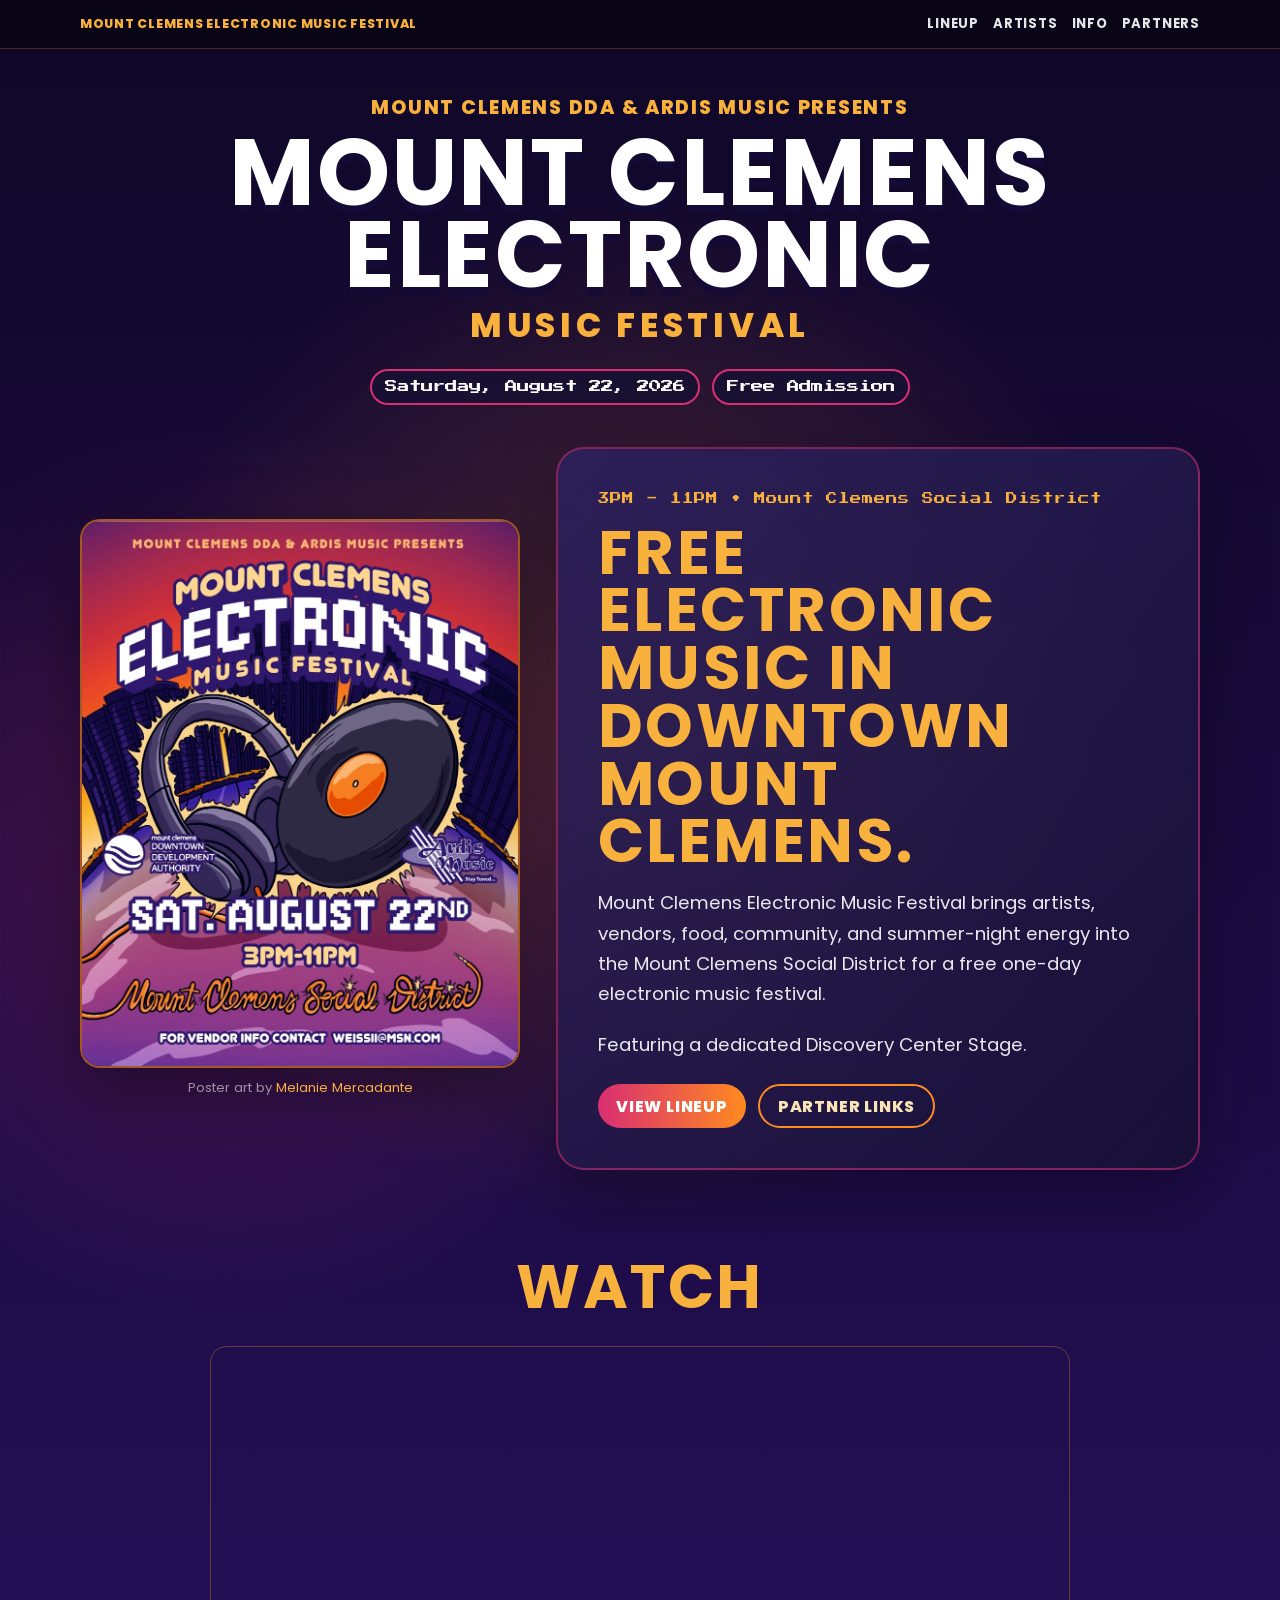
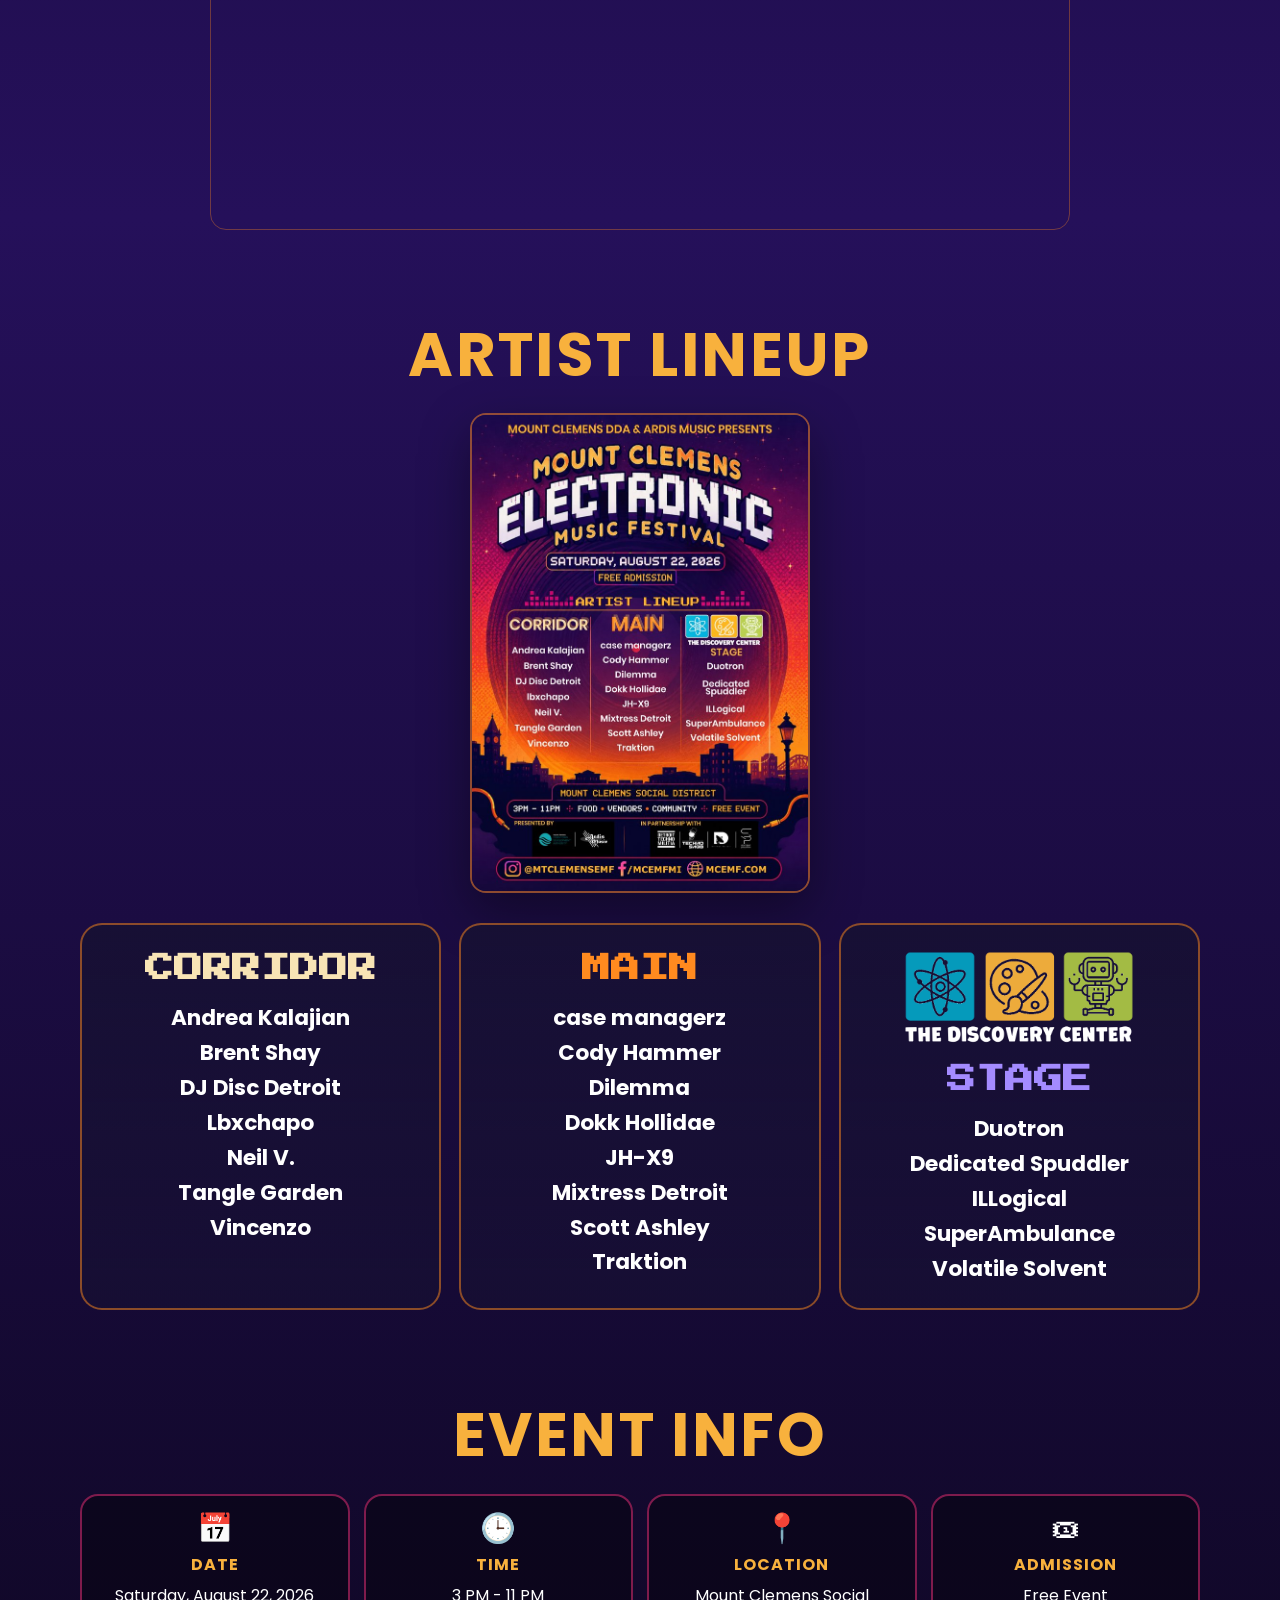
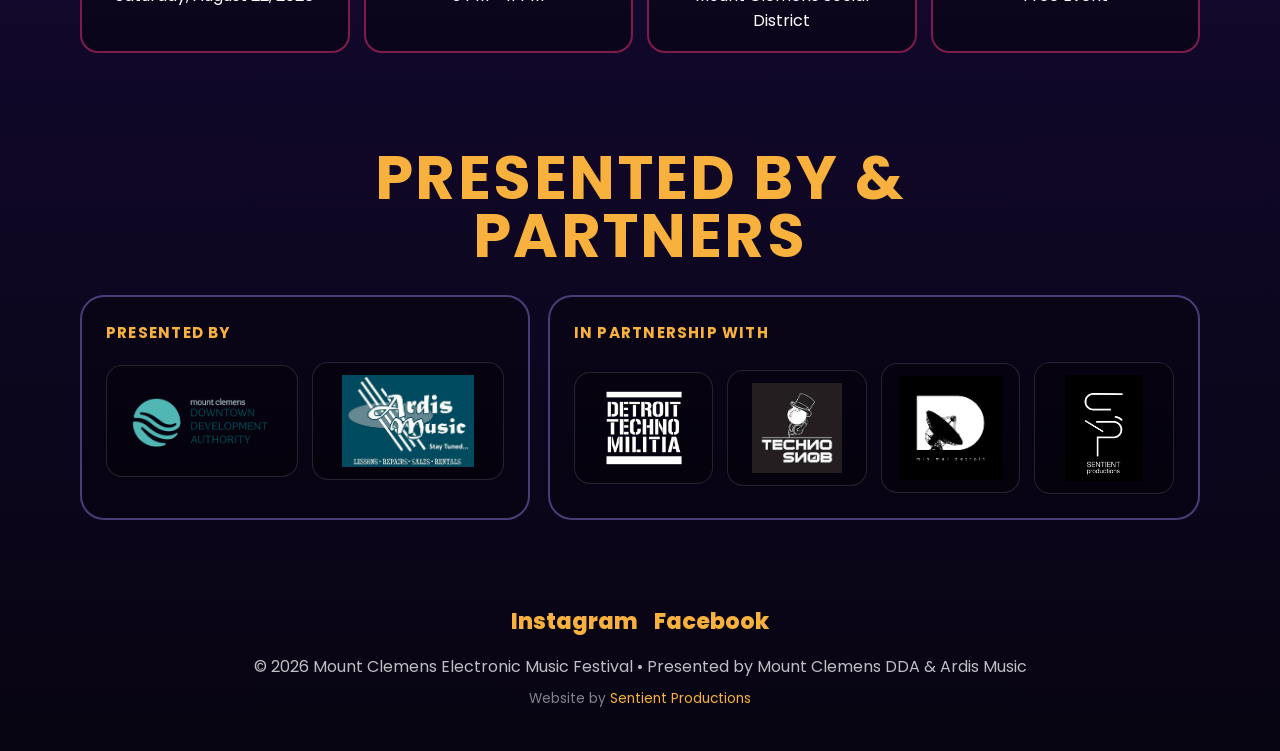
==== index.html @ 45cfc70f "Rebuild Artists page: real schedule table, jump nav, skyline/equalizer graphics" ====
<!doctype html>
<html lang="en">
<head>
<meta charset="utf-8"><meta name="viewport" content="width=device-width, initial-scale=1">
<title>Mount Clemens Electronic Music Festival</title>
<meta name="description" content="Mount Clemens Electronic Music Festival, Saturday August 22, 2026, 3 PM to 11 PM in the Mount Clemens Social District. Free admission.">
<link rel="preconnect" href="https://fonts.googleapis.com"><link rel="preconnect" href="https://fonts.gstatic.com" crossorigin>
<link href="https://fonts.googleapis.com/css2?family=Poppins:wght@500;600;700;800&family=Press+Start+2P&display=swap" rel="stylesheet">
<link rel="stylesheet" href="assets/css/style.css">
<!-- Google tag (gtag.js) -->
<script async src="https://www.googletagmanager.com/gtag/js?id=G-82079Z3HRV"></script>
<script>
  window.dataLayer = window.dataLayer || [];
  function gtag(){dataLayer.push(arguments);}
  gtag('js', new Date());
  gtag('config', 'G-82079Z3HRV');
</script>
</head>
<body>
<div id="site-header"></div>
<header class="wrap"><div class="kicker">Mount Clemens DDA &amp; Ardis Music Presents</div><h1>Mount Clemens<br>Electronic</h1><div class="subhead">Music Festival</div><div class="badges"><span class="badge">Saturday, August 22, 2026</span><span class="badge">Free Admission</span></div></header>
<main>
<section class="wrap hero" id="poster"><div><div class="poster-card"><img src="assets/images/mcemf-poster-artwork.jpg" alt="Mount Clemens Electronic Music Festival promotional artwork"></div><p class="poster-credit">Poster art by <a href="https://www.instagram.com/melmerkzartwerk" target="_blank" rel="noopener">Melanie Mercadante</a></p></div><div class="intro-card"><div class="eyebrow">3PM - 11PM • Mount Clemens Social District</div><h2>Free electronic music in downtown Mount Clemens.</h2><p>Mount Clemens Electronic Music Festival brings artists, vendors, food, community, and summer-night energy into the Mount Clemens Social District for a free one-day electronic music festival.</p><p>Featuring a dedicated Discovery Center Stage.</p><div class="cta-row"><a class="button" href="#lineup">View Lineup</a><a class="button secondary" href="#partners">Partner Links</a></div></div></section>
<section class="wrap" id="video"><div class="section-head"><h2>Watch</h2></div><div class="video-frame"><iframe src="https://www.youtube.com/embed/o_YmSGUX3s0?si=b1OY8ZmqiHuNFAgk" title="YouTube video player" frameborder="0" allow="accelerometer; autoplay; clipboard-write; encrypted-media; gyroscope; picture-in-picture; web-share" referrerpolicy="strict-origin-when-cross-origin" allowfullscreen></iframe></div></section>
<section class="wrap" id="lineup"><div class="section-head"><h2>Artist Lineup</h2></div><a class="lineup-poster-link" href="assets/images/mcemf-lineup-poster.png" target="_blank" rel="noopener"><img class="lineup-poster-thumb" src="assets/images/mcemf-lineup-poster-thumb.jpg" alt="Mount Clemens Electronic Music Festival full artist lineup poster"></a><div class="lineup-grid"><article class="stage corridor"><h3>Corridor</h3><ul class="artists"><li>Andrea Kalajian</li><li>Brent Shay</li><li>DJ Disc Detroit</li><li>Lbxchapo</li><li>Neil V.</li><li>Tangle Garden</li><li>Vincenzo</li></ul></article><article class="stage main"><h3>Main</h3><ul class="artists"><li>case managerz</li><li>Cody Hammer</li><li>Dilemma</li><li>Dokk Hollidae</li><li>JH-X9</li><li>Mixtress Detroit</li><li>Scott Ashley</li><li>Traktion</li></ul></article><article class="stage discovery"><img class="zone-logo" src="assets/logos/discovery-center-logo.png" alt="The Discovery Center logo"><h3>Stage</h3><ul class="artists"><li>Duotron</li><li>Dedicated Spuddler</li><li>ILLogical</li><li>SuperAmbulance</li><li>Volatile Solvent</li></ul></article></div></section>
<section class="wrap" id="info"><div class="section-head"><h2>Event Info</h2></div><div class="info-strip"><div class="info-item"><div class="info-icon">📅</div><strong>Date</strong>Saturday, August 22, 2026</div><div class="info-item"><div class="info-icon">🕒</div><strong>Time</strong>3 PM - 11 PM</div><div class="info-item"><div class="info-icon">📍</div><strong>Location</strong>Mount Clemens Social District</div><div class="info-item"><div class="info-icon">🎟</div><strong>Admission</strong>Free Event</div></div></section>
<section class="wrap" id="partners"><div class="section-head"><h2>Presented By &amp; Partners</h2></div><div class="partners"><div class="partner-card"><h3>Presented By</h3><div class="logo-grid presented-grid"><a class="logo-link dda" href="https://downtownmountclemens.org/" target="_blank" rel="noopener"><img src="assets/logos/dda-logo.png" alt="Mount Clemens Downtown Development Authority logo"></a><a class="logo-link ardis" href="https://ardismusicstore.com/" target="_blank" rel="noopener"><img src="assets/logos/ardis-music-logo.jpg" alt="Ardis Music logo"></a></div></div><div class="partner-card"><h3>In Partnership With</h3><div class="logo-grid partnership-grid"><a class="logo-link dtm" href="https://www.detroittechnomilitia.com/" target="_blank" rel="noopener"><img src="assets/logos/techno-militia-logo.png" alt="Detroit Techno Militia logo"></a><a class="logo-link snob" href="https://www.techno-snob.com/" target="_blank" rel="noopener"><img src="assets/logos/techno-snob-logo.jpg" alt="Techno Snob logo"></a><a class="logo-link minimal" href="https://www.facebook.com/groups/minimaldetroit/" target="_blank" rel="noopener"><img src="assets/logos/minimal-detroit-logo.jpg" alt="Minimal Detroit logo"></a><a class="logo-link sentient" href="https://www.sentientproductions.com/" target="_blank" rel="noopener"><img src="assets/logos/sentient-productions-logo.png" alt="Sentient Productions logo"></a></div></div></div></section>
</main>
<div id="site-footer"></div>
<script src="assets/js/include-partials.js"></script>
</body></html>
---- assets/css/style.css ----
:root{--midnight:#171133;--deep:#2C205D;--magenta:#D92E72;--orange:#FF8A1F;--gold:#F8B13D;--cream:#F8E4B5;--lavender:#A48BFF;--white:#fff}
*{box-sizing:border-box} html{scroll-behavior:smooth} body{margin:0;font-family:Poppins,system-ui,sans-serif;color:white;background:radial-gradient(circle at 50% 18%,rgba(255,138,31,.24),transparent 32rem),radial-gradient(circle at 18% 22%,rgba(217,46,114,.28),transparent 28rem),linear-gradient(180deg,#100727 0%,#25105a 46%,#070411 100%);min-height:100vh}
a{color:inherit} .wrap{width:min(1120px,calc(100% - 32px));margin:0 auto}
.nav{position:sticky;top:0;z-index:5;backdrop-filter:blur(16px);background:rgba(8,4,18,.78);border-bottom:1px solid rgba(248,177,61,.22)} .nav-inner{display:flex;align-items:center;justify-content:space-between;gap:18px;padding:14px 0} .brand-mini{font-weight:800;letter-spacing:.06em;color:var(--gold);text-transform:uppercase;font-size:.78rem;line-height:1.25} .nav-links{display:flex;flex-wrap:wrap;gap:14px;justify-content:flex-end;font-size:.82rem;font-weight:700;text-transform:uppercase;letter-spacing:.06em} .nav-links a{text-decoration:none;opacity:.9} .nav-links a:hover{color:var(--gold)}
header{padding:44px 0 24px;text-align:center} .kicker{color:var(--gold);font-weight:800;letter-spacing:.09em;text-transform:uppercase;font-size:clamp(.8rem,2vw,1.2rem)} h1{margin:10px 0 6px;font-size:clamp(2rem,8vw,5.8rem);line-height:.88;text-transform:uppercase;letter-spacing:.02em;text-shadow:0 8px 0 rgba(20,10,55,.86)} .subhead{color:var(--gold);font-weight:800;text-transform:uppercase;letter-spacing:.14em;font-size:clamp(1rem,3vw,2.1rem)} .badges{display:flex;flex-wrap:wrap;justify-content:center;gap:12px;margin-top:18px} .badge{font-family:"Press Start 2P",monospace;font-size:clamp(.55rem,1.2vw,.78rem);border:2px solid var(--magenta);border-radius:999px;padding:10px 13px;background:rgba(23,17,51,.82)}
.hero{display:grid;grid-template-columns:minmax(300px,440px) 1fr;gap:36px;align-items:center;padding:18px 0 40px} .poster-card{border:2px solid rgba(255,138,31,.62);border-radius:20px;overflow:hidden;background:rgba(8,4,18,.62);box-shadow:0 24px 70px rgba(0,0,0,.42)} .poster-card img{display:block;width:100%;height:auto} .poster-credit{margin:10px 0 0;text-align:center;font-size:.82rem;color:rgba(255,255,255,.55)} .poster-credit a{color:var(--gold);text-decoration:none;border-bottom:1px solid transparent} .poster-credit a:hover{border-color:var(--orange)}
.intro-card{border:2px solid rgba(217,46,114,.52);border-radius:28px;padding:clamp(22px,4vw,40px);background:linear-gradient(135deg,rgba(44,32,93,.9),rgba(23,17,51,.76));box-shadow:0 24px 70px rgba(0,0,0,.32)} .eyebrow{font-family:"Press Start 2P",monospace;color:var(--gold);font-size:.72rem;line-height:1.6;margin-bottom:16px} .intro-card h2,section h2{margin:0 0 18px;color:var(--gold);text-transform:uppercase;letter-spacing:.04em;font-size:clamp(2rem,5vw,3.8rem);line-height:.95} .intro-card p{margin:0 0 20px;font-size:clamp(1rem,2vw,1.15rem);line-height:1.65;color:rgba(255,255,255,.9)} .cta-row{display:flex;flex-wrap:wrap;gap:12px;margin-top:24px} .button{display:inline-flex;align-items:center;justify-content:center;min-height:44px;padding:0 18px;border-radius:999px;text-decoration:none;font-weight:800;text-transform:uppercase;letter-spacing:.05em;background:linear-gradient(90deg,var(--magenta),var(--orange));color:white} .button.secondary{background:transparent;border:2px solid var(--orange);color:var(--cream)}
section{padding:48px 0} .section-head{text-align:center;max-width:760px;margin:0 auto 30px} .section-head p{margin:0;color:rgba(255,255,255,.78);line-height:1.6} .video-frame{position:relative;width:100%;max-width:860px;margin:0 auto;aspect-ratio:16/9;border-radius:16px;overflow:hidden;border:1px solid rgba(255,138,31,.35)} .video-frame iframe{position:absolute;inset:0;width:100%;height:100%;border:0} .lineup-grid{display:grid;grid-template-columns:repeat(3,1fr);gap:18px} .lineup-poster-link{display:block;max-width:340px;margin:0 auto 30px;border-radius:16px;overflow:hidden;border:2px solid rgba(255,138,31,.5);box-shadow:0 18px 50px rgba(0,0,0,.38)} .lineup-poster-link img{display:block;width:100%;height:auto;transition:transform .25s} .lineup-poster-link:hover img{transform:scale(1.03)} .stage{border:2px solid rgba(255,138,31,.5);border-radius:22px;padding:26px 20px;background:linear-gradient(180deg,rgba(23,17,51,.88),rgba(23,17,51,.56));text-align:center} .stage h3{margin:0 0 18px;font-family:"Press Start 2P",monospace;font-size:clamp(1.1rem,2.6vw,1.8rem);line-height:1.25;text-transform:uppercase} .corridor h3{color:var(--cream)} .main h3{color:var(--orange)} .discovery h3{color:var(--lavender)} .sponsor-note{color:var(--gold);font-size:.78rem;font-weight:800;text-transform:uppercase;letter-spacing:.06em;margin:-6px 0 10px} .zone-logo{width:min(230px,92%);margin:0 auto 18px;display:block;background:transparent} .artists{list-style:none;padding:0;margin:0;display:grid;gap:9px} .artists li{font-weight:700;font-size:clamp(1.05rem,2vw,1.35rem);line-height:1.2}
.info-strip{display:grid;grid-template-columns:repeat(4,1fr);gap:14px} .info-item{border:2px solid rgba(217,46,114,.56);border-radius:18px;padding:18px;background:rgba(8,4,18,.55);text-align:center} .info-item strong{display:block;color:var(--gold);text-transform:uppercase;letter-spacing:.06em;margin-bottom:6px} .info-icon{font-size:1.8rem;line-height:1;margin-bottom:10px}
.partners{display:grid;grid-template-columns:1fr 1.45fr;gap:18px;align-items:stretch} .partner-card{border:2px solid rgba(164,139,255,.42);border-radius:24px;padding:24px;background:rgba(8,4,18,.64)} .partner-card h3{margin:0 0 18px;color:var(--gold);text-transform:uppercase;letter-spacing:.08em;font-size:.95rem} .logo-grid{display:grid;gap:14px;align-items:center} .presented-grid{grid-template-columns:repeat(2,minmax(0,1fr))} .partnership-grid{grid-template-columns:repeat(4,minmax(0,1fr))} .logo-link{display:flex;align-items:center;justify-content:center;min-height:112px;padding:12px;border-radius:16px;background:rgba(0,0,0,.28);border:1px solid rgba(255,255,255,.13)} .logo-link:hover{border-color:rgba(255,138,31,.7);background:rgba(255,138,31,.08)} .logo-link img{display:block;max-width:100%;max-height:88px;object-fit:contain} .dda img{max-height:62px} .ardis img{max-height:92px} .dtm img{max-height:86px} .snob img{max-height:90px} .minimal img{max-height:104px} .sentient img{max-height:106px}
footer{padding:36px 0 42px;text-align:center;color:rgba(255,255,255,.74)} .credit{margin-top:10px;font-size:.85rem;color:rgba(255,255,255,.5)} .credit a{color:var(--gold);text-decoration:none;border-bottom:1px solid transparent} .credit a:hover{border-color:var(--orange)} .socials{display:flex;flex-wrap:wrap;justify-content:center;gap:16px;margin-bottom:14px;font-weight:800;color:var(--gold);font-size:clamp(1rem,2.4vw,1.4rem)} .socials a{text-decoration:none;border-bottom:2px solid transparent} .socials a:hover{border-color:var(--orange)}
@media(max-width:860px){.hero,.partners{grid-template-columns:1fr}.poster-card{max-width:480px;margin:0 auto}.lineup-grid,.info-strip,.presented-grid,.partnership-grid{grid-template-columns:1fr}.nav-inner{align-items:flex-start;flex-direction:column}.logo-link{min-height:124px}}
.artists-grid{display:grid;grid-template-columns:repeat(3,1fr);gap:18px} .artist-card{border:2px solid rgba(255,138,31,.4);border-radius:20px;padding:22px;background:linear-gradient(180deg,rgba(23,17,51,.88),rgba(23,17,51,.56))} .artist-card h3{margin:0 0 8px;color:var(--gold);font-size:1.15rem;letter-spacing:.03em} .artist-card .bio{margin:0 0 14px;font-size:.92rem;line-height:1.55;color:rgba(255,255,255,.82)} .artist-links{display:flex;gap:14px;flex-wrap:wrap} .artist-links a{font-size:.8rem;font-weight:800;text-transform:uppercase;letter-spacing:.05em;color:var(--lavender);text-decoration:none;border-bottom:1px solid transparent} .artist-links a:hover{border-color:var(--lavender)}
@media(max-width:860px){.artists-grid{grid-template-columns:1fr}}
.city-banner{display:block;width:100%;max-width:1100px;margin:0 auto 34px;border-radius:20px;overflow:hidden} .city-banner img{display:block;width:100%;height:auto}
.schedule-wrap{border:2px solid rgba(255,138,31,.5);border-radius:20px;overflow:hidden;background:rgba(8,4,18,.62);box-shadow:0 24px 70px rgba(0,0,0,.32);margin-bottom:22px}
table.schedule{width:100%;border-collapse:collapse;font-size:.95rem}
table.schedule th,table.schedule td{padding:13px 14px;text-align:left;border-bottom:1px solid rgba(255,255,255,.08)}
table.schedule thead th{font-family:"Press Start 2P",monospace;font-size:.68rem;text-transform:uppercase;letter-spacing:.03em;padding:16px 14px}
table.schedule thead th.time-col{color:rgba(255,255,255,.6);background:rgba(255,255,255,.04)}
table.schedule thead th.main-col{color:var(--orange);background:rgba(255,138,31,.12)}
table.schedule thead th.corridor-col{color:var(--cream);background:rgba(248,228,181,.1)}
table.schedule thead th.discovery-col{color:var(--lavender);background:rgba(164,139,255,.12)}
table.schedule tbody td.time-col{font-weight:700;color:rgba(255,255,255,.55);white-space:nowrap;font-size:.85rem}
table.schedule tbody tr:nth-child(even){background:rgba(255,255,255,.025)}
table.schedule tbody tr:last-child td{border-bottom:none}
table.schedule td a{text-decoration:none;font-weight:700;border-bottom:1px solid transparent}
table.schedule td.main-col a{color:var(--orange)}
table.schedule td.corridor-col a{color:var(--cream)}
table.schedule td.discovery-col a{color:var(--lavender)}
table.schedule td a:hover{border-bottom-color:currentColor}
table.schedule td.empty{color:rgba(255,255,255,.25)}
.schedule-meta{display:flex;flex-wrap:wrap;justify-content:space-between;align-items:center;gap:10px;margin:0 0 44px;font-size:.85rem;color:rgba(255,255,255,.68)}
.schedule-meta .jump a{color:var(--gold);text-decoration:none;font-weight:700;border-bottom:1px solid transparent}
.schedule-meta .jump a:hover{border-bottom-color:var(--gold)}
.schedule-meta .jump span{margin:0 8px;opacity:.5}
.equalizer-divider{display:block;width:100%;max-width:1100px;margin:6px auto 6px;height:auto}
.equalizer-divider img{display:block;width:100%;height:auto}
.meet-artists-head{text-align:center;margin:8px 0 36px}
.meet-artists-head h2{margin:0}
.back-to-top{font-size:.78rem;font-weight:700;color:var(--lavender);text-decoration:none;text-transform:uppercase;letter-spacing:.04em;border-bottom:1px solid transparent}
.back-to-top:hover{border-bottom-color:var(--lavender)}
.stage-section{margin-bottom:52px} .stage-section:last-child{margin-bottom:0}
.stage-section-head{display:flex;align-items:baseline;justify-content:space-between;gap:14px;margin-bottom:22px;padding-bottom:10px;border-bottom:2px solid rgba(255,255,255,.14)}
.stage-section-head h2{margin:0;font-family:"Press Start 2P",monospace;font-size:clamp(1.1rem,2.6vw,1.7rem);text-transform:uppercase;line-height:1.2}
.stage-section-head .stage-time{font-size:.8rem;font-weight:700;color:rgba(255,255,255,.5);text-transform:uppercase;letter-spacing:.04em;white-space:nowrap}
.stage-section.corridor .stage-section-head h2{color:var(--cream)}
.stage-section.main .stage-section-head h2{color:var(--orange)}
.stage-section.discovery .stage-section-head h2{color:var(--lavender)}
.artist-card .time{display:inline-block;font-family:"Press Start 2P",monospace;font-size:.6rem;color:var(--gold);margin-bottom:8px;letter-spacing:.03em}
@media(max-width:860px){.artists-grid{grid-template-columns:1fr} table.schedule{font-size:.82rem} table.schedule th,table.schedule td{padding:9px 8px} table.schedule thead th{font-size:.56rem}}
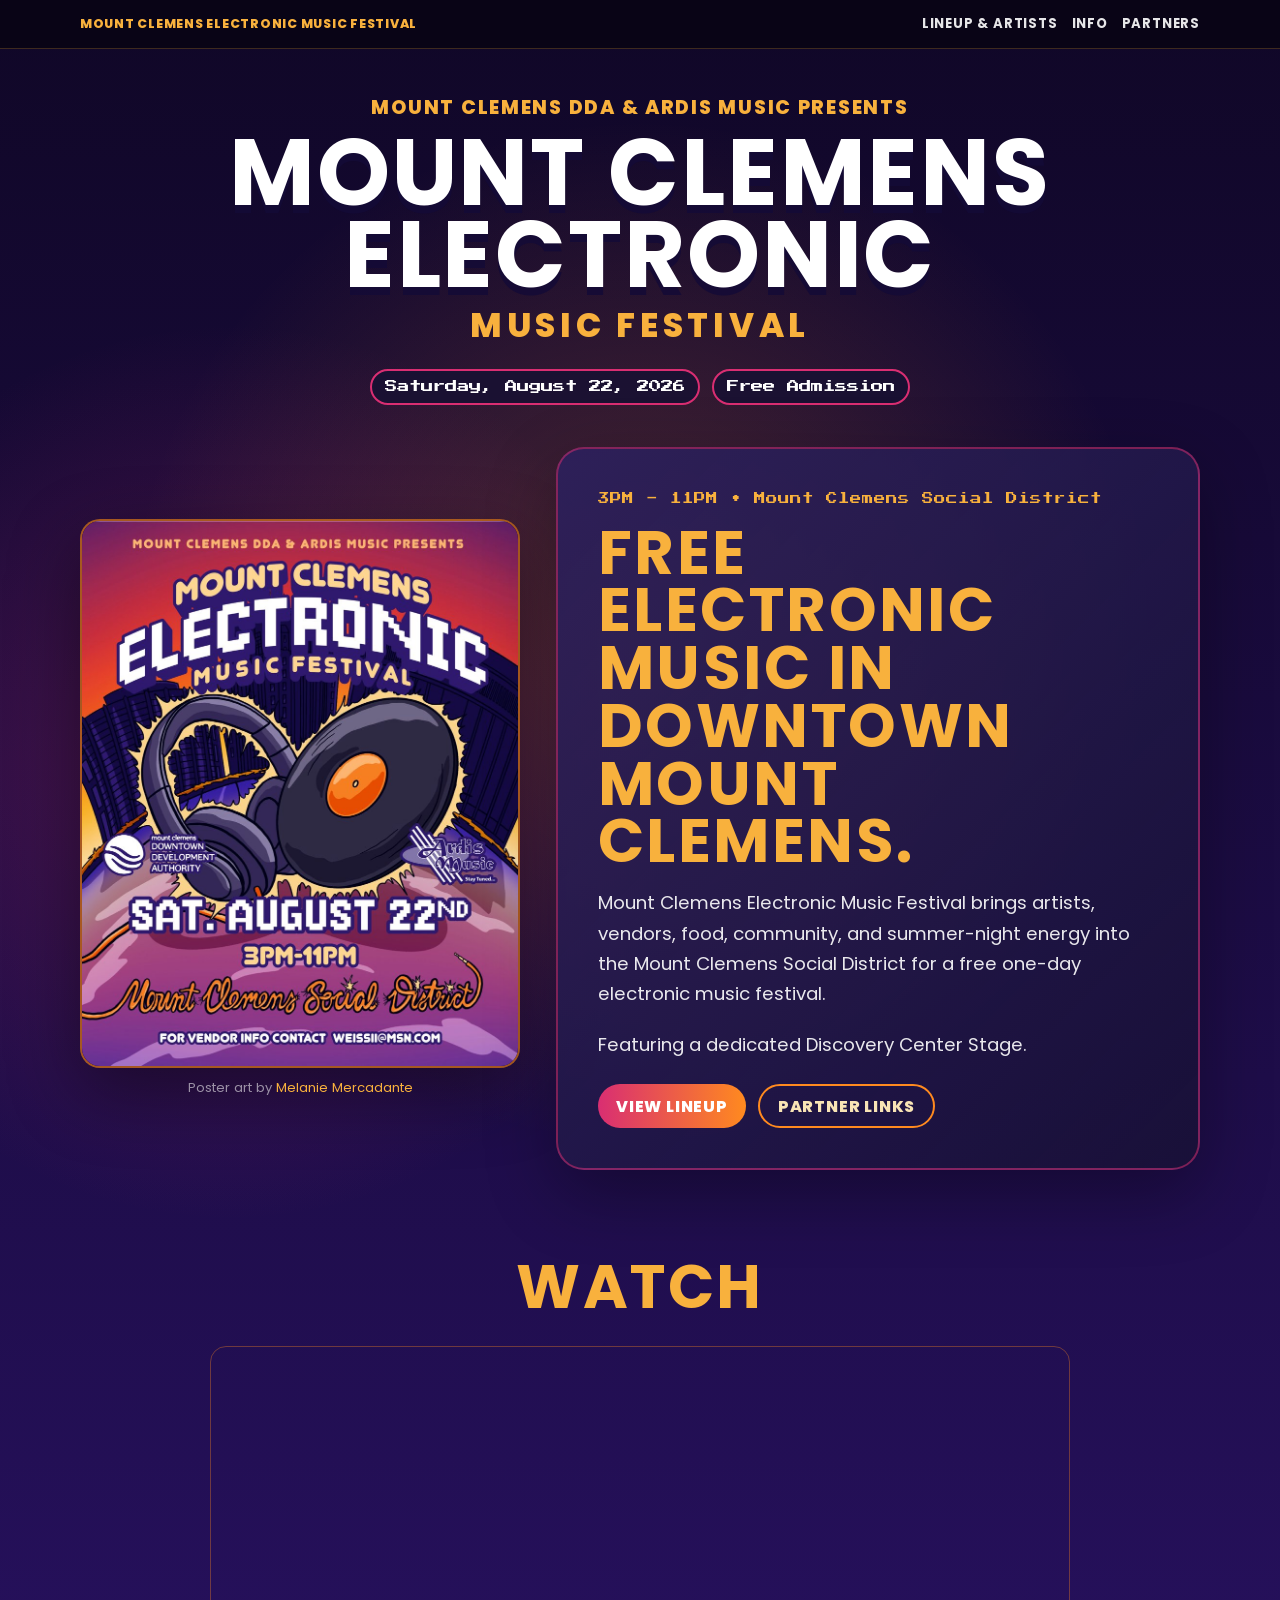
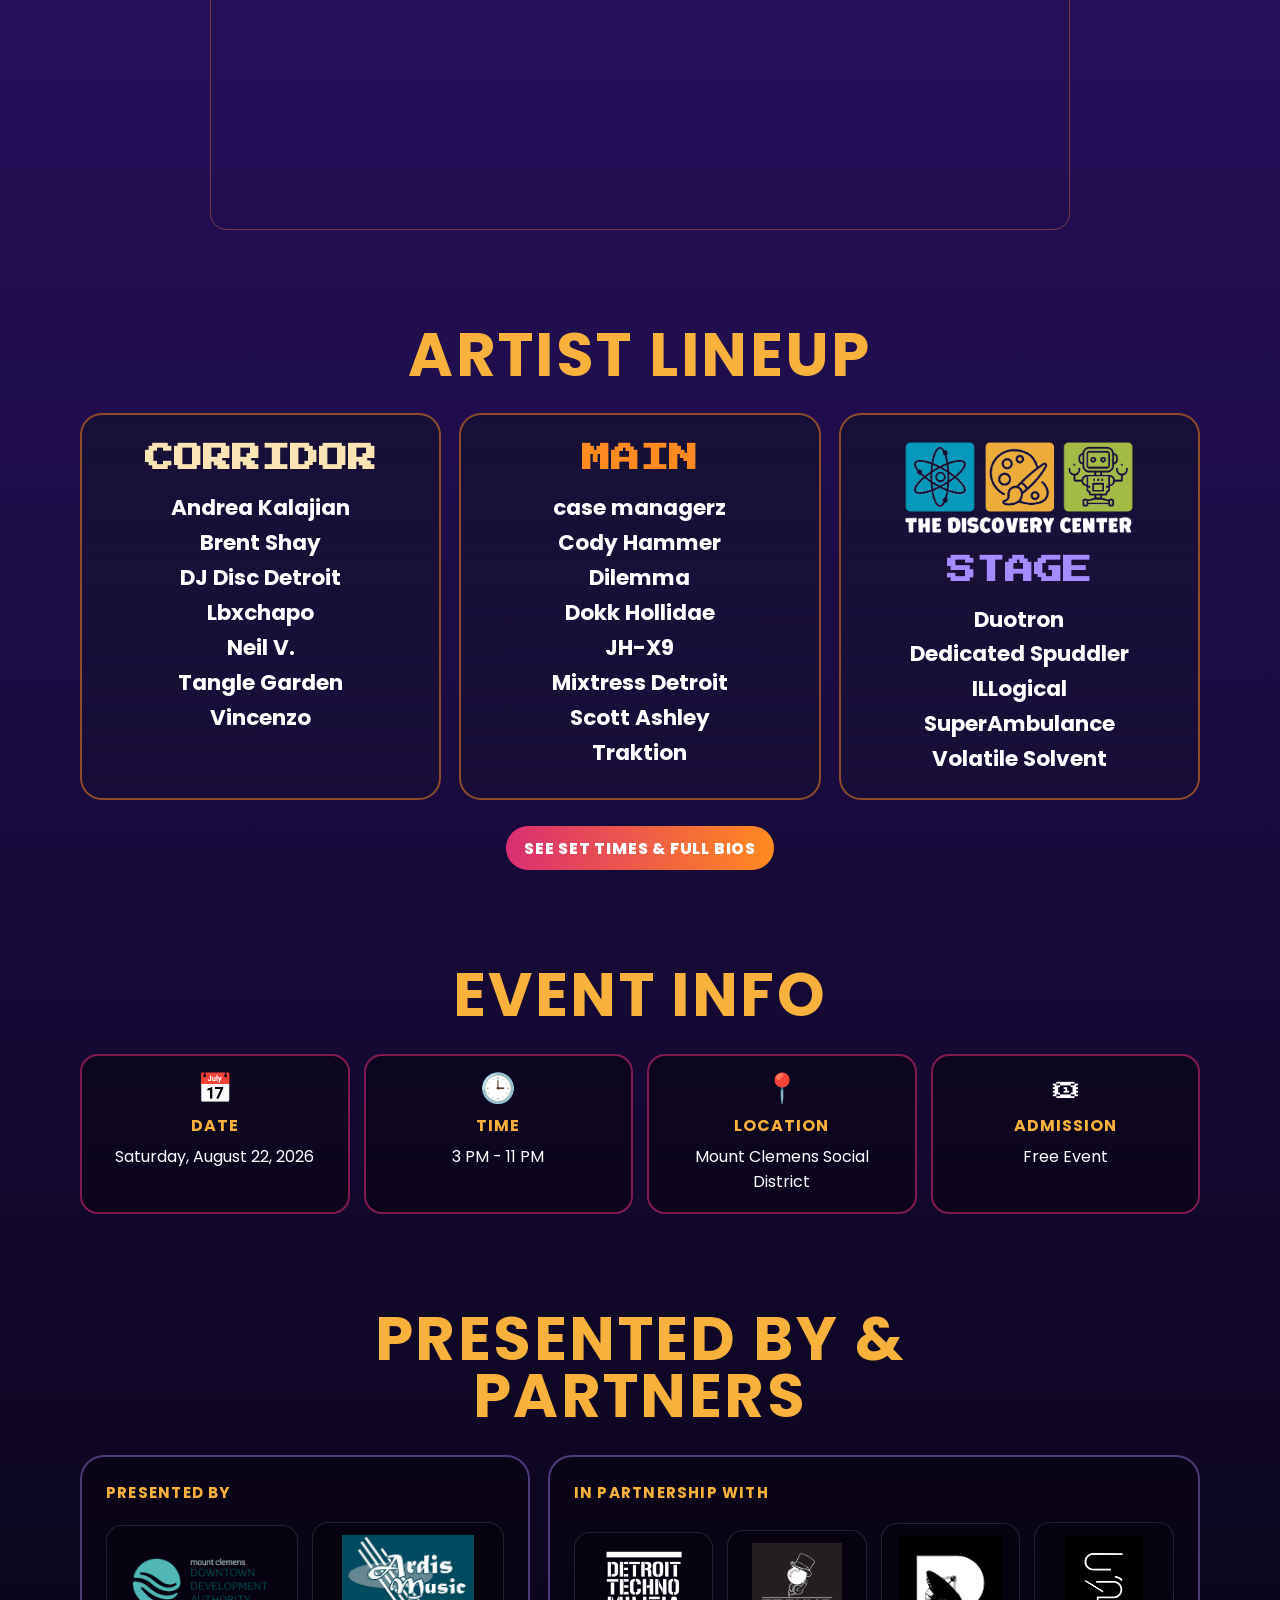
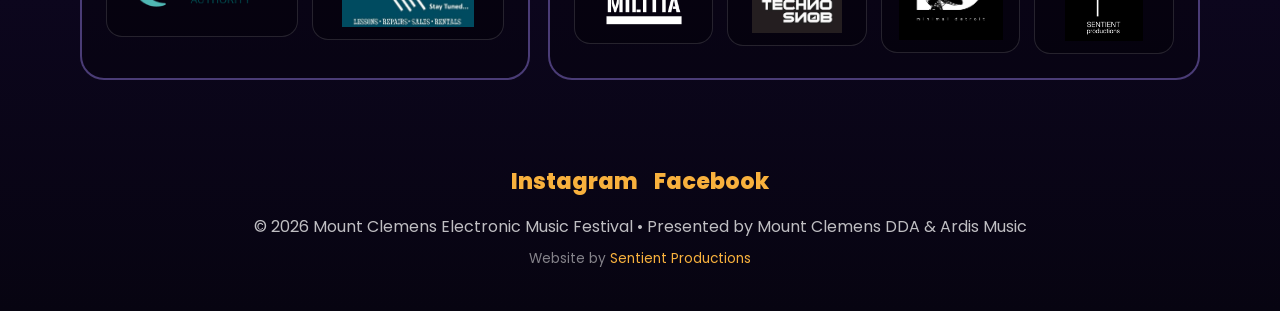
==== commit ebcb52fe: "Homepage: link to artists page, remove early poster, consolidate nav" ====
--- a/index.html
+++ b/index.html
@@ -20,9 +20,9 @@
 <div id="site-header"></div>
 <header class="wrap"><div class="kicker">Mount Clemens DDA &amp; Ardis Music Presents</div><h1>Mount Clemens<br>Electronic</h1><div class="subhead">Music Festival</div><div class="badges"><span class="badge">Saturday, August 22, 2026</span><span class="badge">Free Admission</span></div></header>
 <main>
-<section class="wrap hero" id="poster"><div><div class="poster-card"><img src="assets/images/mcemf-poster-artwork.jpg" alt="Mount Clemens Electronic Music Festival promotional artwork"></div><p class="poster-credit">Poster art by <a href="https://www.instagram.com/melmerkzartwerk" target="_blank" rel="noopener">Melanie Mercadante</a></p></div><div class="intro-card"><div class="eyebrow">3PM - 11PM • Mount Clemens Social District</div><h2>Free electronic music in downtown Mount Clemens.</h2><p>Mount Clemens Electronic Music Festival brings artists, vendors, food, community, and summer-night energy into the Mount Clemens Social District for a free one-day electronic music festival.</p><p>Featuring a dedicated Discovery Center Stage.</p><div class="cta-row"><a class="button" href="#lineup">View Lineup</a><a class="button secondary" href="#partners">Partner Links</a></div></div></section>
+<section class="wrap hero" id="poster"><div><div class="poster-card"><img src="assets/images/mcemf-poster-artwork.jpg" alt="Mount Clemens Electronic Music Festival promotional artwork"></div><p class="poster-credit">Poster art by <a href="https://www.instagram.com/melmerkzartwerk" target="_blank" rel="noopener">Melanie Mercadante</a></p></div><div class="intro-card"><div class="eyebrow">3PM - 11PM • Mount Clemens Social District</div><h2>Free electronic music in downtown Mount Clemens.</h2><p>Mount Clemens Electronic Music Festival brings artists, vendors, food, community, and summer-night energy into the Mount Clemens Social District for a free one-day electronic music festival.</p><p>Featuring a dedicated Discovery Center Stage.</p><div class="cta-row"><a class="button" href="artists.html">View Lineup</a><a class="button secondary" href="#partners">Partner Links</a></div></div></section>
 <section class="wrap" id="video"><div class="section-head"><h2>Watch</h2></div><div class="video-frame"><iframe src="https://www.youtube.com/embed/o_YmSGUX3s0?si=b1OY8ZmqiHuNFAgk" title="YouTube video player" frameborder="0" allow="accelerometer; autoplay; clipboard-write; encrypted-media; gyroscope; picture-in-picture; web-share" referrerpolicy="strict-origin-when-cross-origin" allowfullscreen></iframe></div></section>
-<section class="wrap" id="lineup"><div class="section-head"><h2>Artist Lineup</h2></div><a class="lineup-poster-link" href="assets/images/mcemf-lineup-poster.png" target="_blank" rel="noopener"><img class="lineup-poster-thumb" src="assets/images/mcemf-lineup-poster-thumb.jpg" alt="Mount Clemens Electronic Music Festival full artist lineup poster"></a><div class="lineup-grid"><article class="stage corridor"><h3>Corridor</h3><ul class="artists"><li>Andrea Kalajian</li><li>Brent Shay</li><li>DJ Disc Detroit</li><li>Lbxchapo</li><li>Neil V.</li><li>Tangle Garden</li><li>Vincenzo</li></ul></article><article class="stage main"><h3>Main</h3><ul class="artists"><li>case managerz</li><li>Cody Hammer</li><li>Dilemma</li><li>Dokk Hollidae</li><li>JH-X9</li><li>Mixtress Detroit</li><li>Scott Ashley</li><li>Traktion</li></ul></article><article class="stage discovery"><img class="zone-logo" src="assets/logos/discovery-center-logo.png" alt="The Discovery Center logo"><h3>Stage</h3><ul class="artists"><li>Duotron</li><li>Dedicated Spuddler</li><li>ILLogical</li><li>SuperAmbulance</li><li>Volatile Solvent</li></ul></article></div></section>
+<section class="wrap" id="lineup"><div class="section-head"><h2>Artist Lineup</h2></div><div class="lineup-grid"><article class="stage corridor"><h3>Corridor</h3><ul class="artists"><li>Andrea Kalajian</li><li>Brent Shay</li><li>DJ Disc Detroit</li><li>Lbxchapo</li><li>Neil V.</li><li>Tangle Garden</li><li>Vincenzo</li></ul></article><article class="stage main"><h3>Main</h3><ul class="artists"><li>case managerz</li><li>Cody Hammer</li><li>Dilemma</li><li>Dokk Hollidae</li><li>JH-X9</li><li>Mixtress Detroit</li><li>Scott Ashley</li><li>Traktion</li></ul></article><article class="stage discovery"><img class="zone-logo" src="assets/logos/discovery-center-logo.png" alt="The Discovery Center logo"><h3>Stage</h3><ul class="artists"><li>Duotron</li><li>Dedicated Spuddler</li><li>ILLogical</li><li>SuperAmbulance</li><li>Volatile Solvent</li></ul></article></div><div class="cta-row" style="justify-content:center;margin-top:26px"><a class="button" href="artists.html">See Set Times &amp; Full Bios</a></div></section>
 <section class="wrap" id="info"><div class="section-head"><h2>Event Info</h2></div><div class="info-strip"><div class="info-item"><div class="info-icon">📅</div><strong>Date</strong>Saturday, August 22, 2026</div><div class="info-item"><div class="info-icon">🕒</div><strong>Time</strong>3 PM - 11 PM</div><div class="info-item"><div class="info-icon">📍</div><strong>Location</strong>Mount Clemens Social District</div><div class="info-item"><div class="info-icon">🎟</div><strong>Admission</strong>Free Event</div></div></section>
 <section class="wrap" id="partners"><div class="section-head"><h2>Presented By &amp; Partners</h2></div><div class="partners"><div class="partner-card"><h3>Presented By</h3><div class="logo-grid presented-grid"><a class="logo-link dda" href="https://downtownmountclemens.org/" target="_blank" rel="noopener"><img src="assets/logos/dda-logo.png" alt="Mount Clemens Downtown Development Authority logo"></a><a class="logo-link ardis" href="https://ardismusicstore.com/" target="_blank" rel="noopener"><img src="assets/logos/ardis-music-logo.jpg" alt="Ardis Music logo"></a></div></div><div class="partner-card"><h3>In Partnership With</h3><div class="logo-grid partnership-grid"><a class="logo-link dtm" href="https://www.detroittechnomilitia.com/" target="_blank" rel="noopener"><img src="assets/logos/techno-militia-logo.png" alt="Detroit Techno Militia logo"></a><a class="logo-link snob" href="https://www.techno-snob.com/" target="_blank" rel="noopener"><img src="assets/logos/techno-snob-logo.jpg" alt="Techno Snob logo"></a><a class="logo-link minimal" href="https://www.facebook.com/groups/minimaldetroit/" target="_blank" rel="noopener"><img src="assets/logos/minimal-detroit-logo.jpg" alt="Minimal Detroit logo"></a><a class="logo-link sentient" href="https://www.sentientproductions.com/" target="_blank" rel="noopener"><img src="assets/logos/sentient-productions-logo.png" alt="Sentient Productions logo"></a></div></div></div></section>
 </main>
--- a/assets/css/style.css
+++ b/assets/css/style.css
@@ -12,7 +12,12 @@
 @media(max-width:860px){.hero,.partners{grid-template-columns:1fr}.poster-card{max-width:480px;margin:0 auto}.lineup-grid,.info-strip,.presented-grid,.partnership-grid{grid-template-columns:1fr}.nav-inner{align-items:flex-start;flex-direction:column}.logo-link{min-height:124px}}
 .artists-grid{display:grid;grid-template-columns:repeat(3,1fr);gap:18px} .artist-card{border:2px solid rgba(255,138,31,.4);border-radius:20px;padding:22px;background:linear-gradient(180deg,rgba(23,17,51,.88),rgba(23,17,51,.56))} .artist-card h3{margin:0 0 8px;color:var(--gold);font-size:1.15rem;letter-spacing:.03em} .artist-card .bio{margin:0 0 14px;font-size:.92rem;line-height:1.55;color:rgba(255,255,255,.82)} .artist-links{display:flex;gap:14px;flex-wrap:wrap} .artist-links a{font-size:.8rem;font-weight:800;text-transform:uppercase;letter-spacing:.05em;color:var(--lavender);text-decoration:none;border-bottom:1px solid transparent} .artist-links a:hover{border-color:var(--lavender)}
 @media(max-width:860px){.artists-grid{grid-template-columns:1fr}}
-.city-banner{display:block;width:100%;max-width:1100px;margin:0 auto 34px;border-radius:20px;overflow:hidden} .city-banner img{display:block;width:100%;height:auto}
+.skyline-header{position:relative;overflow:hidden;padding:56px 0 30px;text-align:center;min-height:230px;display:flex;align-items:center;justify-content:center}
+.skyline-side{position:absolute;top:50%;transform:translateY(-50%);height:230px;width:auto;max-width:46vw;opacity:.65;pointer-events:none}
+.skyline-left{left:0;-webkit-mask-image:linear-gradient(to right,black 45%,transparent 92%);mask-image:linear-gradient(to right,black 45%,transparent 92%)}
+.skyline-right{right:0;-webkit-mask-image:linear-gradient(to left,black 45%,transparent 92%);mask-image:linear-gradient(to left,black 45%,transparent 92%)}
+.skyline-header-text{position:relative;z-index:2}
+@media(max-width:760px){.skyline-header{padding:32px 0 16px;min-height:0} .skyline-side{display:none}}
 .schedule-wrap{border:2px solid rgba(255,138,31,.5);border-radius:20px;overflow:hidden;background:rgba(8,4,18,.62);box-shadow:0 24px 70px rgba(0,0,0,.32);margin-bottom:22px}
 table.schedule{width:100%;border-collapse:collapse;font-size:.95rem}
 table.schedule th,table.schedule td{padding:13px 14px;text-align:left;border-bottom:1px solid rgba(255,255,255,.08)}
@@ -49,3 +54,8 @@
 .stage-section.discovery .stage-section-head h2{color:var(--lavender)}
 .artist-card .time{display:inline-block;font-family:"Press Start 2P",monospace;font-size:.6rem;color:var(--gold);margin-bottom:8px;letter-spacing:.03em}
 @media(max-width:860px){.artists-grid{grid-template-columns:1fr} table.schedule{font-size:.82rem} table.schedule th,table.schedule td{padding:9px 8px} table.schedule thead th{font-size:.56rem}}
+@keyframes nowPlayingPulse{0%,100%{box-shadow:0 0 0 rgba(255,138,31,0)}50%{box-shadow:0 0 18px rgba(255,138,31,.55)}}
+.now-playing-cell{position:relative;background:rgba(255,138,31,.14) !important}
+.now-playing-cell a{animation:nowPlayingPulse 2s ease-in-out infinite;border-radius:6px;padding:2px 6px;margin:-2px -6px}
+.now-playing-card{border-color:var(--orange) !important;animation:nowPlayingPulse 2.4s ease-in-out infinite}
+.now-playing-badge{display:block;width:max-content;background:linear-gradient(90deg,var(--magenta),var(--orange));color:white;font-family:"Press Start 2P",monospace;font-size:.55rem;text-transform:uppercase;letter-spacing:.03em;padding:5px 9px;border-radius:999px;margin-bottom:10px}
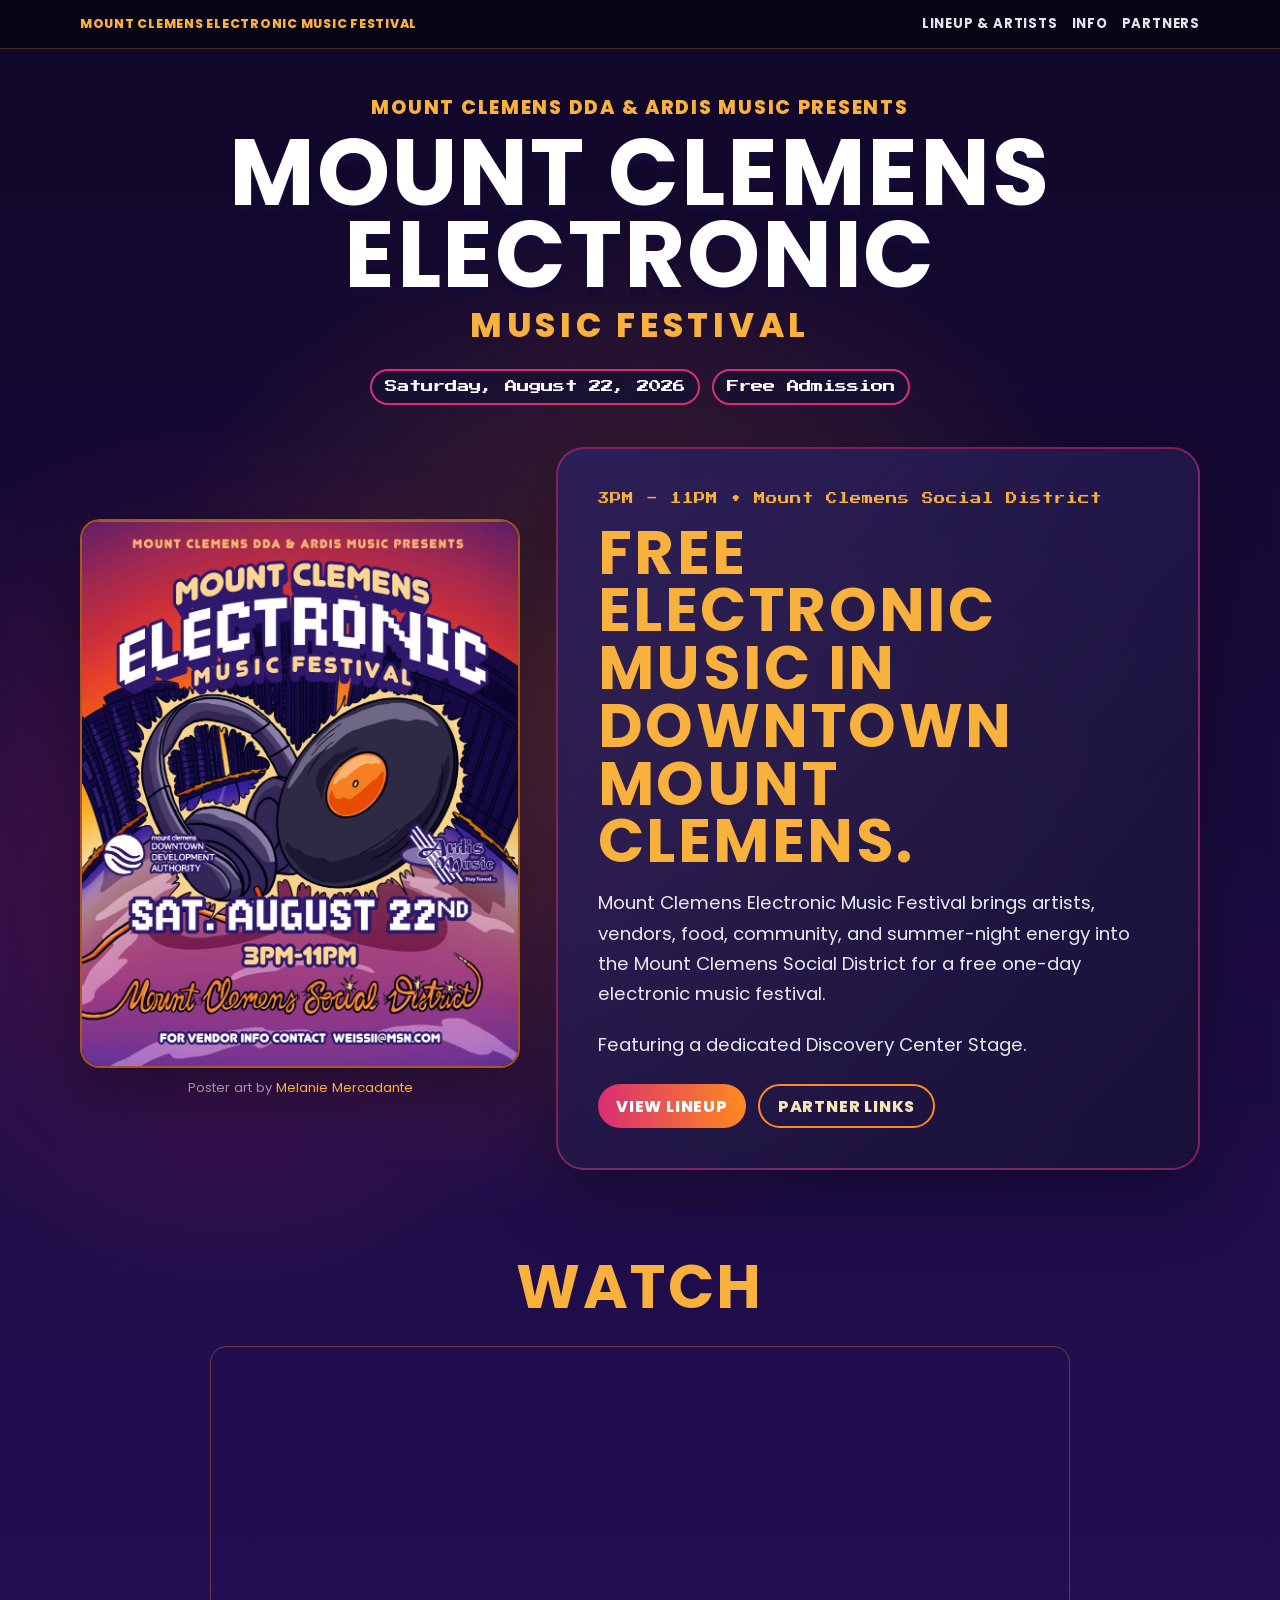
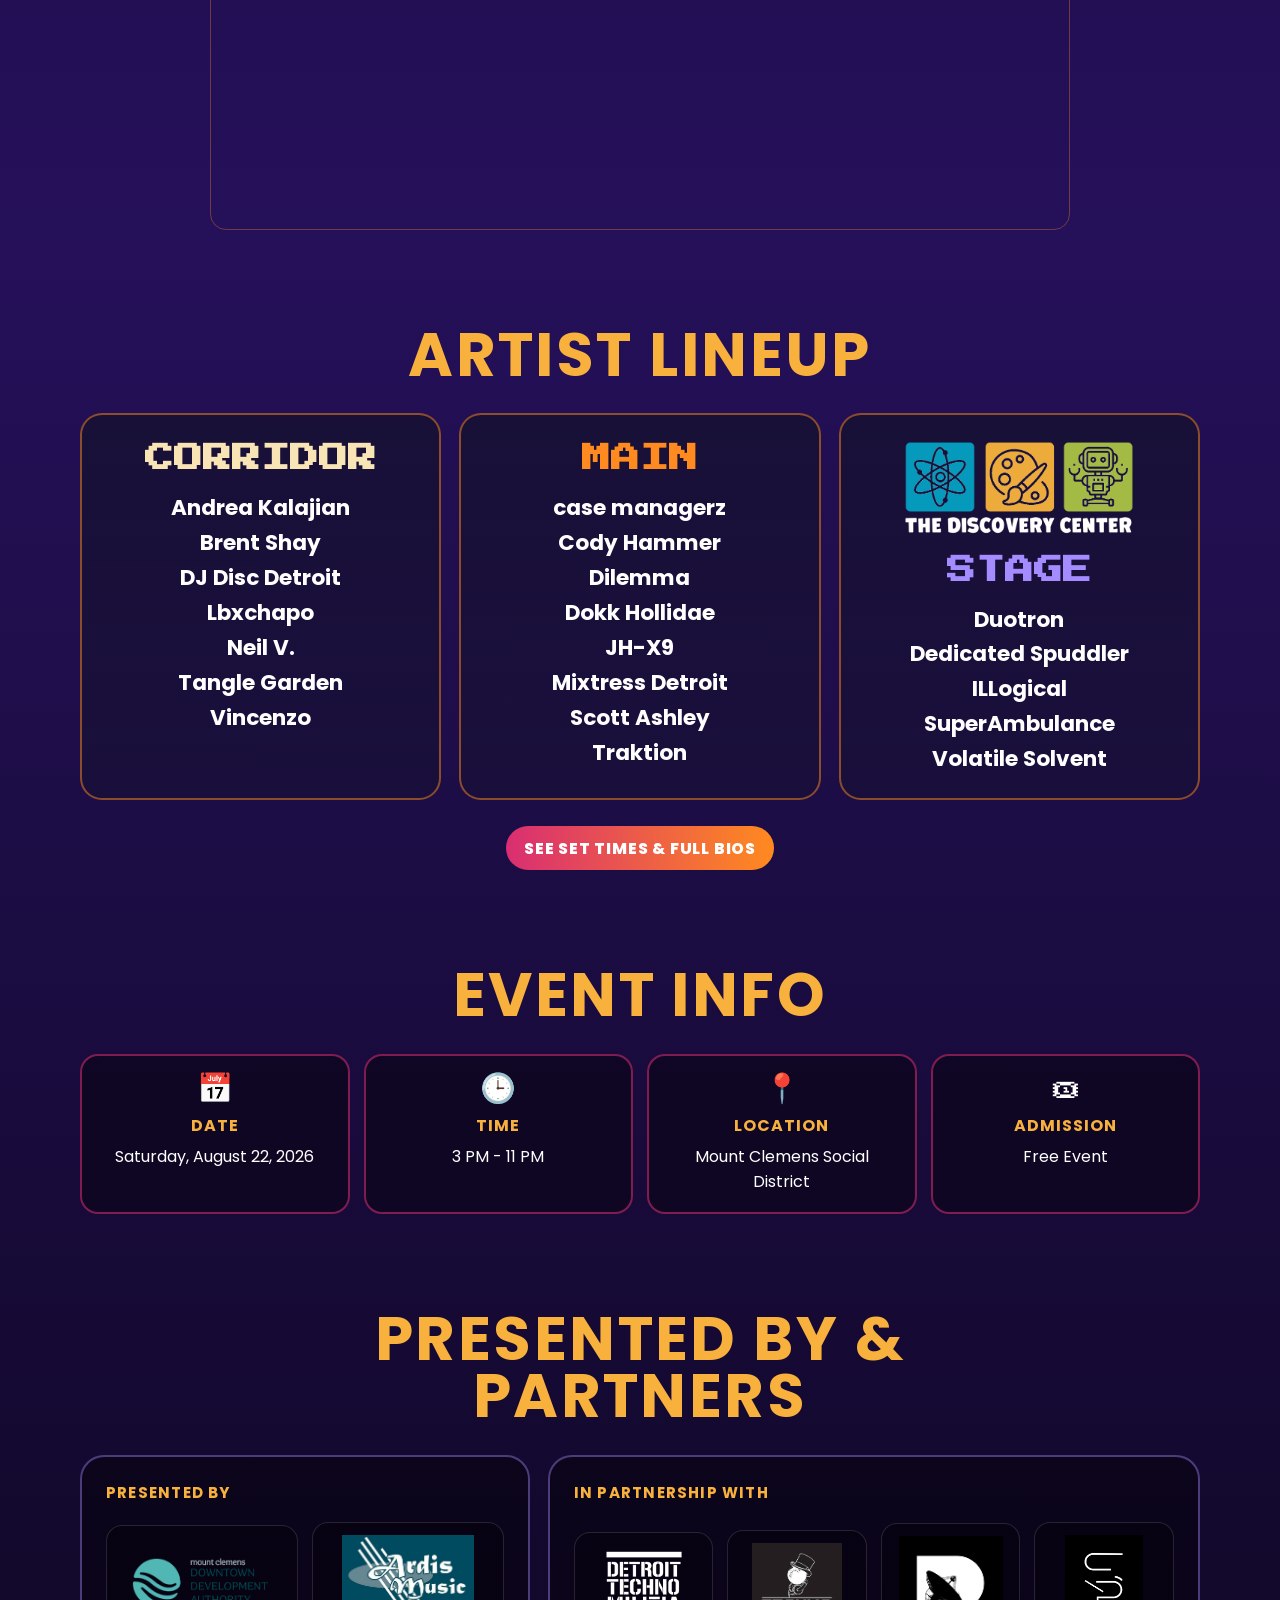
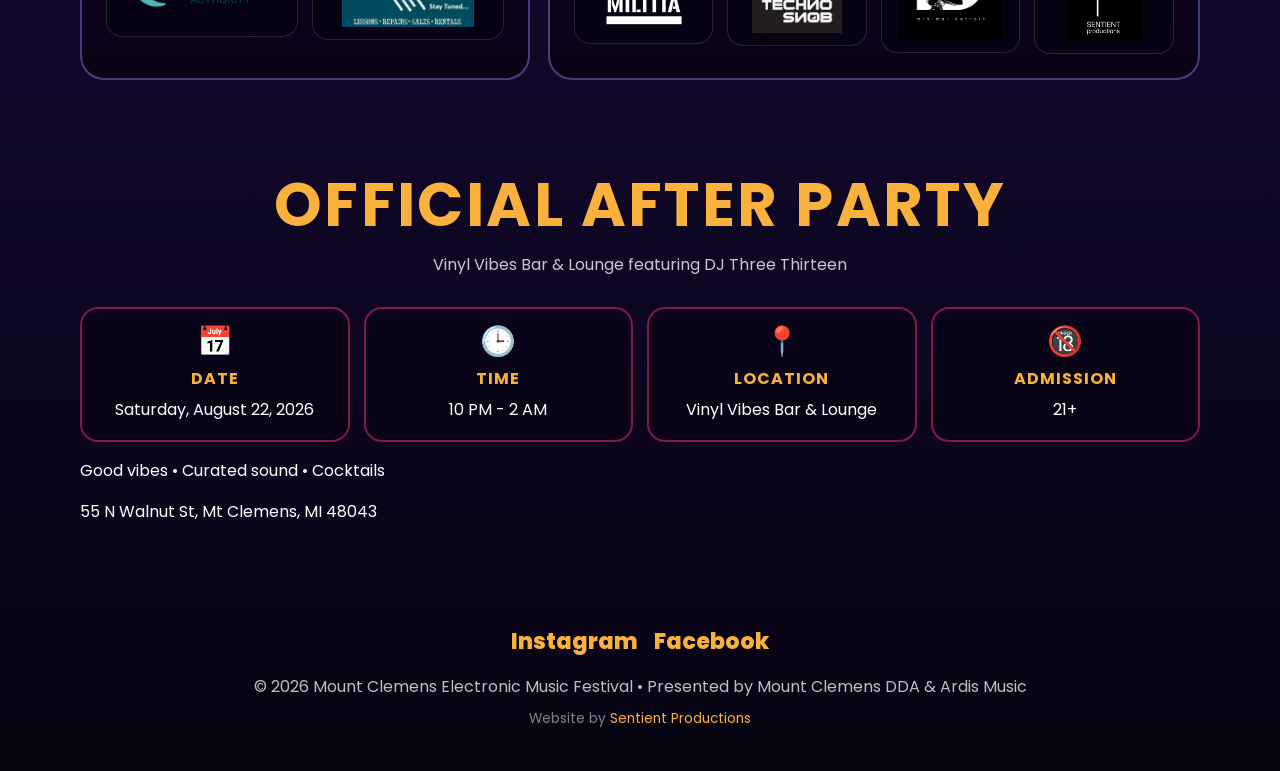
==== commit 9b8adf64: "Add Official After Party section to homepage" ====
--- a/index.html
+++ b/index.html
@@ -25,6 +25,7 @@
 <section class="wrap" id="lineup"><div class="section-head"><h2>Artist Lineup</h2></div><div class="lineup-grid"><article class="stage corridor"><h3>Corridor</h3><ul class="artists"><li>Andrea Kalajian</li><li>Brent Shay</li><li>DJ Disc Detroit</li><li>Lbxchapo</li><li>Neil V.</li><li>Tangle Garden</li><li>Vincenzo</li></ul></article><article class="stage main"><h3>Main</h3><ul class="artists"><li>case managerz</li><li>Cody Hammer</li><li>Dilemma</li><li>Dokk Hollidae</li><li>JH-X9</li><li>Mixtress Detroit</li><li>Scott Ashley</li><li>Traktion</li></ul></article><article class="stage discovery"><img class="zone-logo" src="assets/logos/discovery-center-logo.png" alt="The Discovery Center logo"><h3>Stage</h3><ul class="artists"><li>Duotron</li><li>Dedicated Spuddler</li><li>ILLogical</li><li>SuperAmbulance</li><li>Volatile Solvent</li></ul></article></div><div class="cta-row" style="justify-content:center;margin-top:26px"><a class="button" href="artists.html">See Set Times &amp; Full Bios</a></div></section>
 <section class="wrap" id="info"><div class="section-head"><h2>Event Info</h2></div><div class="info-strip"><div class="info-item"><div class="info-icon">📅</div><strong>Date</strong>Saturday, August 22, 2026</div><div class="info-item"><div class="info-icon">🕒</div><strong>Time</strong>3 PM - 11 PM</div><div class="info-item"><div class="info-icon">📍</div><strong>Location</strong>Mount Clemens Social District</div><div class="info-item"><div class="info-icon">🎟</div><strong>Admission</strong>Free Event</div></div></section>
 <section class="wrap" id="partners"><div class="section-head"><h2>Presented By &amp; Partners</h2></div><div class="partners"><div class="partner-card"><h3>Presented By</h3><div class="logo-grid presented-grid"><a class="logo-link dda" href="https://downtownmountclemens.org/" target="_blank" rel="noopener"><img src="assets/logos/dda-logo.png" alt="Mount Clemens Downtown Development Authority logo"></a><a class="logo-link ardis" href="https://ardismusicstore.com/" target="_blank" rel="noopener"><img src="assets/logos/ardis-music-logo.jpg" alt="Ardis Music logo"></a></div></div><div class="partner-card"><h3>In Partnership With</h3><div class="logo-grid partnership-grid"><a class="logo-link dtm" href="https://www.detroittechnomilitia.com/" target="_blank" rel="noopener"><img src="assets/logos/techno-militia-logo.png" alt="Detroit Techno Militia logo"></a><a class="logo-link snob" href="https://www.techno-snob.com/" target="_blank" rel="noopener"><img src="assets/logos/techno-snob-logo.jpg" alt="Techno Snob logo"></a><a class="logo-link minimal" href="https://www.facebook.com/groups/minimaldetroit/" target="_blank" rel="noopener"><img src="assets/logos/minimal-detroit-logo.jpg" alt="Minimal Detroit logo"></a><a class="logo-link sentient" href="https://www.sentientproductions.com/" target="_blank" rel="noopener"><img src="assets/logos/sentient-productions-logo.png" alt="Sentient Productions logo"></a></div></div></div></section>
+<section class="wrap" id="afterparty"><div class="section-head"><h2>Official After Party</h2><p>Vinyl Vibes Bar &amp; Lounge featuring DJ Three Thirteen</p></div><div class="info-strip"><div class="info-item"><div class="info-icon">📅</div><strong>Date</strong>Saturday, August 22, 2026</div><div class="info-item"><div class="info-icon">🕒</div><strong>Time</strong>10 PM - 2 AM</div><div class="info-item"><div class="info-icon">📍</div><strong>Location</strong>Vinyl Vibes Bar &amp; Lounge</div><div class="info-item"><div class="info-icon">🔞</div><strong>Admission</strong>21+</div></div><p class="afterparty-tagline">Good vibes &bull; Curated sound &bull; Cocktails</p><p class="afterparty-address">55 N Walnut St, Mt Clemens, MI 48043</p></section>
 </main>
 <div id="site-footer"></div>
 <script src="assets/js/include-partials.js"></script>
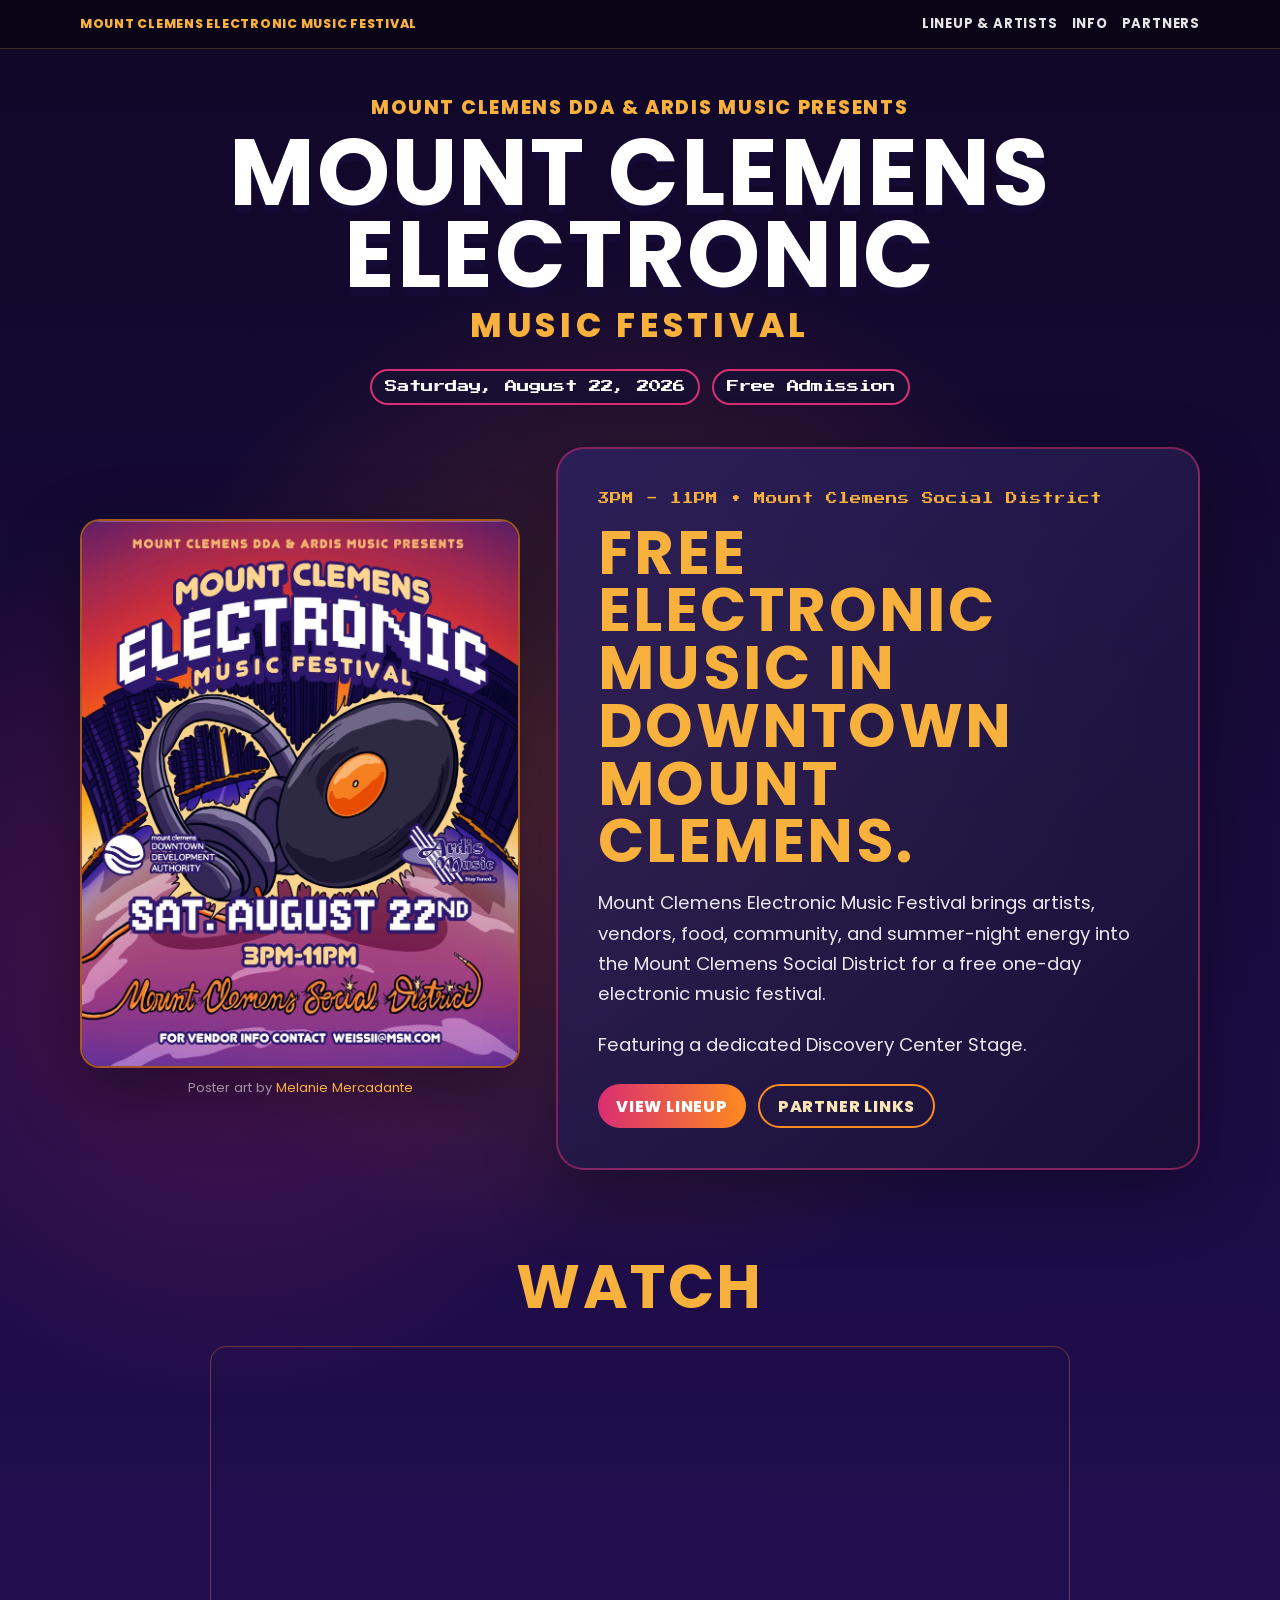
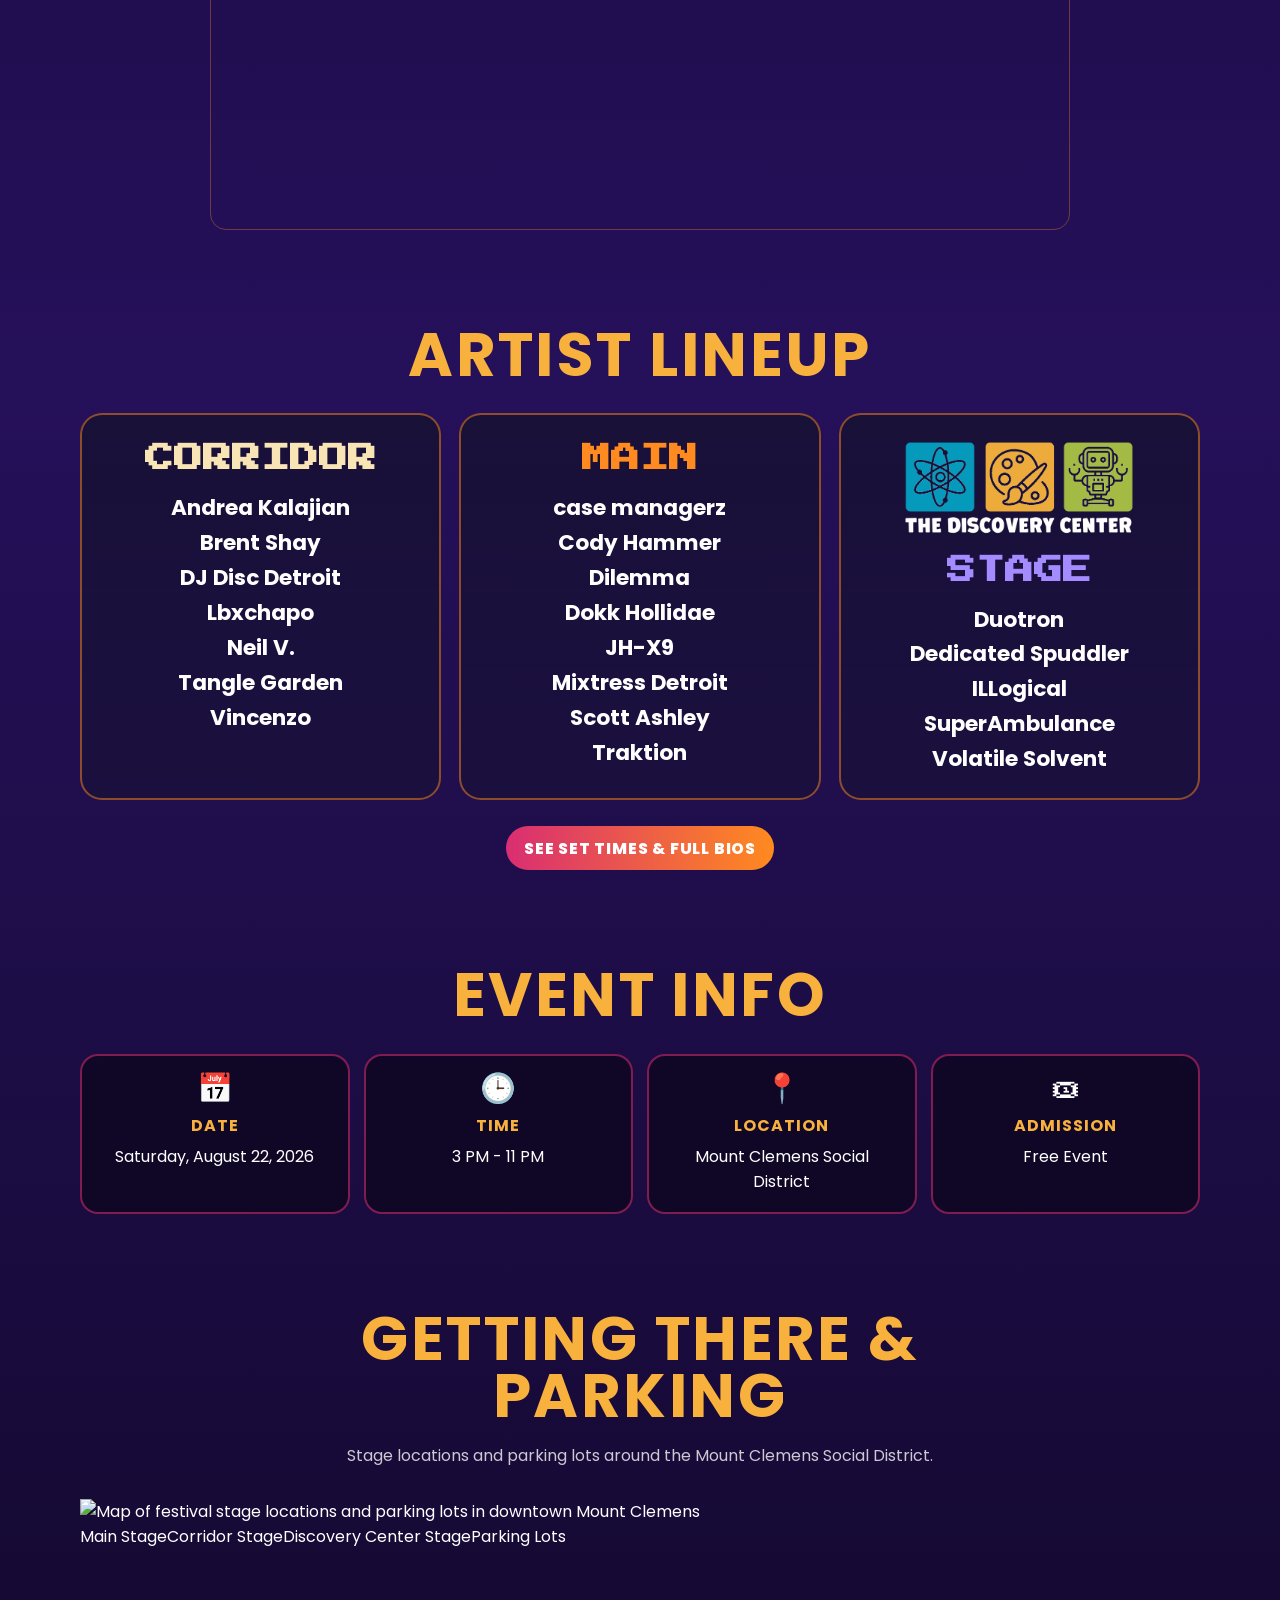
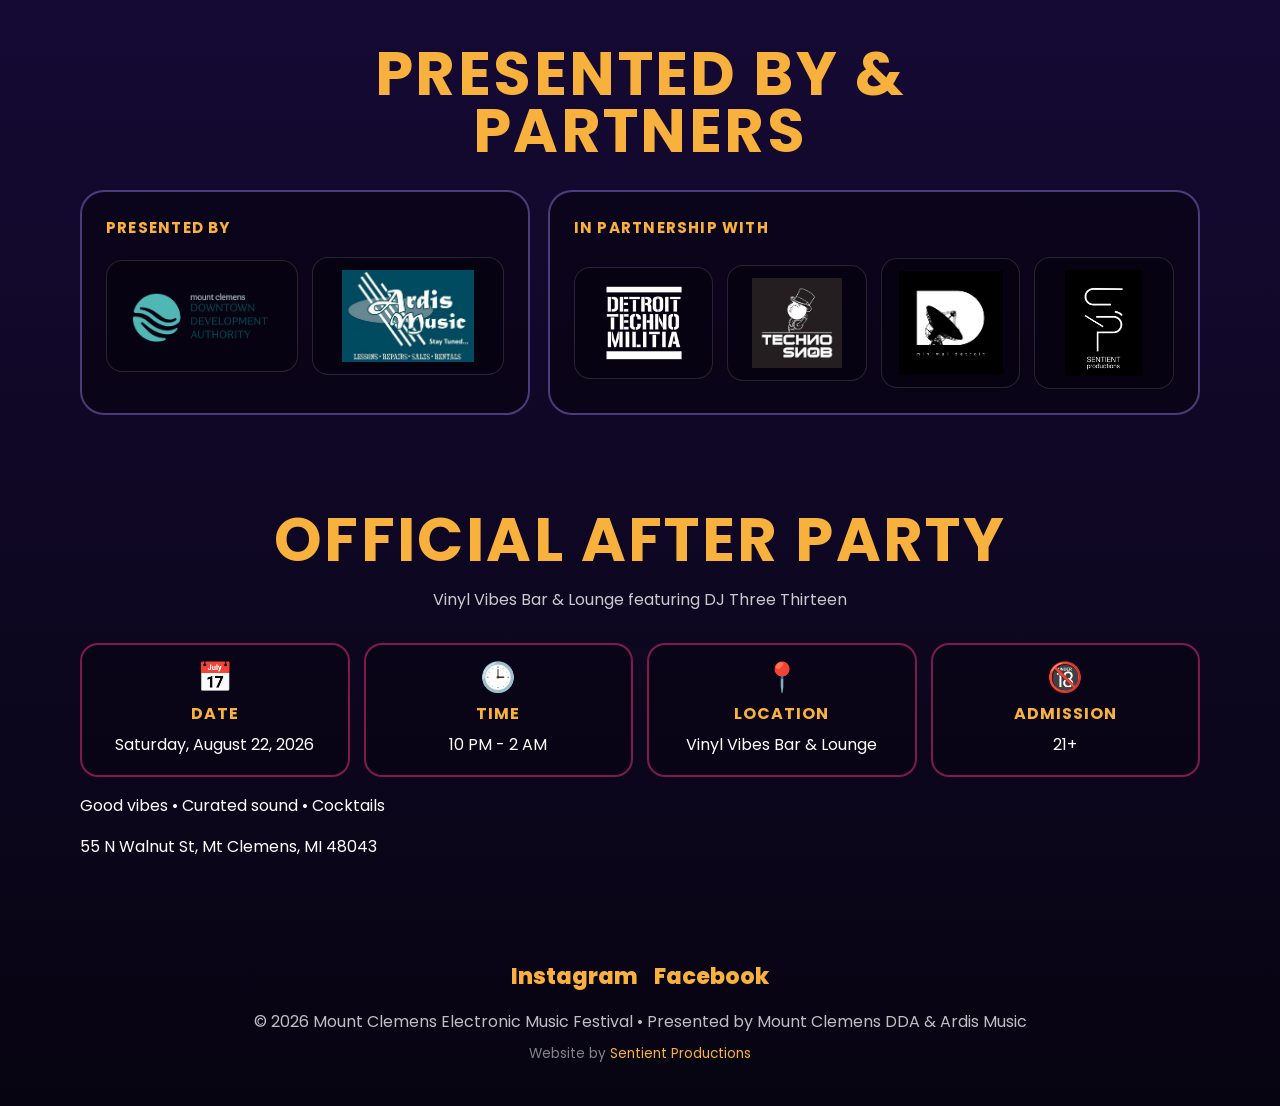
==== commit 6b415f15: "Add festival map section with parking legend" ====
--- a/index.html
+++ b/index.html
@@ -24,6 +24,7 @@
 <section class="wrap" id="video"><div class="section-head"><h2>Watch</h2></div><div class="video-frame"><iframe src="https://www.youtube.com/embed/o_YmSGUX3s0?si=b1OY8ZmqiHuNFAgk" title="YouTube video player" frameborder="0" allow="accelerometer; autoplay; clipboard-write; encrypted-media; gyroscope; picture-in-picture; web-share" referrerpolicy="strict-origin-when-cross-origin" allowfullscreen></iframe></div></section>
 <section class="wrap" id="lineup"><div class="section-head"><h2>Artist Lineup</h2></div><div class="lineup-grid"><article class="stage corridor"><h3>Corridor</h3><ul class="artists"><li>Andrea Kalajian</li><li>Brent Shay</li><li>DJ Disc Detroit</li><li>Lbxchapo</li><li>Neil V.</li><li>Tangle Garden</li><li>Vincenzo</li></ul></article><article class="stage main"><h3>Main</h3><ul class="artists"><li>case managerz</li><li>Cody Hammer</li><li>Dilemma</li><li>Dokk Hollidae</li><li>JH-X9</li><li>Mixtress Detroit</li><li>Scott Ashley</li><li>Traktion</li></ul></article><article class="stage discovery"><img class="zone-logo" src="assets/logos/discovery-center-logo.png" alt="The Discovery Center logo"><h3>Stage</h3><ul class="artists"><li>Duotron</li><li>Dedicated Spuddler</li><li>ILLogical</li><li>SuperAmbulance</li><li>Volatile Solvent</li></ul></article></div><div class="cta-row" style="justify-content:center;margin-top:26px"><a class="button" href="artists.html">See Set Times &amp; Full Bios</a></div></section>
 <section class="wrap" id="info"><div class="section-head"><h2>Event Info</h2></div><div class="info-strip"><div class="info-item"><div class="info-icon">📅</div><strong>Date</strong>Saturday, August 22, 2026</div><div class="info-item"><div class="info-icon">🕒</div><strong>Time</strong>3 PM - 11 PM</div><div class="info-item"><div class="info-icon">📍</div><strong>Location</strong>Mount Clemens Social District</div><div class="info-item"><div class="info-icon">🎟</div><strong>Admission</strong>Free Event</div></div></section>
+<section class="wrap" id="map"><div class="section-head"><h2>Getting There &amp; Parking</h2><p>Stage locations and parking lots around the Mount Clemens Social District.</p></div><div class="map-card"><img src="assets/images/mcemf-site-map.jpg" alt="Map of festival stage locations and parking lots in downtown Mount Clemens"></div><div class="map-legend"><span><i class="dot main"></i>Main Stage</span><span><i class="dot corridor"></i>Corridor Stage</span><span><i class="dot discovery"></i>Discovery Center Stage</span><span><i class="dot lot"></i>Parking Lots</span></div></section>
 <section class="wrap" id="partners"><div class="section-head"><h2>Presented By &amp; Partners</h2></div><div class="partners"><div class="partner-card"><h3>Presented By</h3><div class="logo-grid presented-grid"><a class="logo-link dda" href="https://downtownmountclemens.org/" target="_blank" rel="noopener"><img src="assets/logos/dda-logo.png" alt="Mount Clemens Downtown Development Authority logo"></a><a class="logo-link ardis" href="https://ardismusicstore.com/" target="_blank" rel="noopener"><img src="assets/logos/ardis-music-logo.jpg" alt="Ardis Music logo"></a></div></div><div class="partner-card"><h3>In Partnership With</h3><div class="logo-grid partnership-grid"><a class="logo-link dtm" href="https://www.detroittechnomilitia.com/" target="_blank" rel="noopener"><img src="assets/logos/techno-militia-logo.png" alt="Detroit Techno Militia logo"></a><a class="logo-link snob" href="https://www.techno-snob.com/" target="_blank" rel="noopener"><img src="assets/logos/techno-snob-logo.jpg" alt="Techno Snob logo"></a><a class="logo-link minimal" href="https://www.facebook.com/groups/minimaldetroit/" target="_blank" rel="noopener"><img src="assets/logos/minimal-detroit-logo.jpg" alt="Minimal Detroit logo"></a><a class="logo-link sentient" href="https://www.sentientproductions.com/" target="_blank" rel="noopener"><img src="assets/logos/sentient-productions-logo.png" alt="Sentient Productions logo"></a></div></div></div></section>
 <section class="wrap" id="afterparty"><div class="section-head"><h2>Official After Party</h2><p>Vinyl Vibes Bar &amp; Lounge featuring DJ Three Thirteen</p></div><div class="info-strip"><div class="info-item"><div class="info-icon">📅</div><strong>Date</strong>Saturday, August 22, 2026</div><div class="info-item"><div class="info-icon">🕒</div><strong>Time</strong>10 PM - 2 AM</div><div class="info-item"><div class="info-icon">📍</div><strong>Location</strong>Vinyl Vibes Bar &amp; Lounge</div><div class="info-item"><div class="info-icon">🔞</div><strong>Admission</strong>21+</div></div><p class="afterparty-tagline">Good vibes &bull; Curated sound &bull; Cocktails</p><p class="afterparty-address">55 N Walnut St, Mt Clemens, MI 48043</p></section>
 </main>
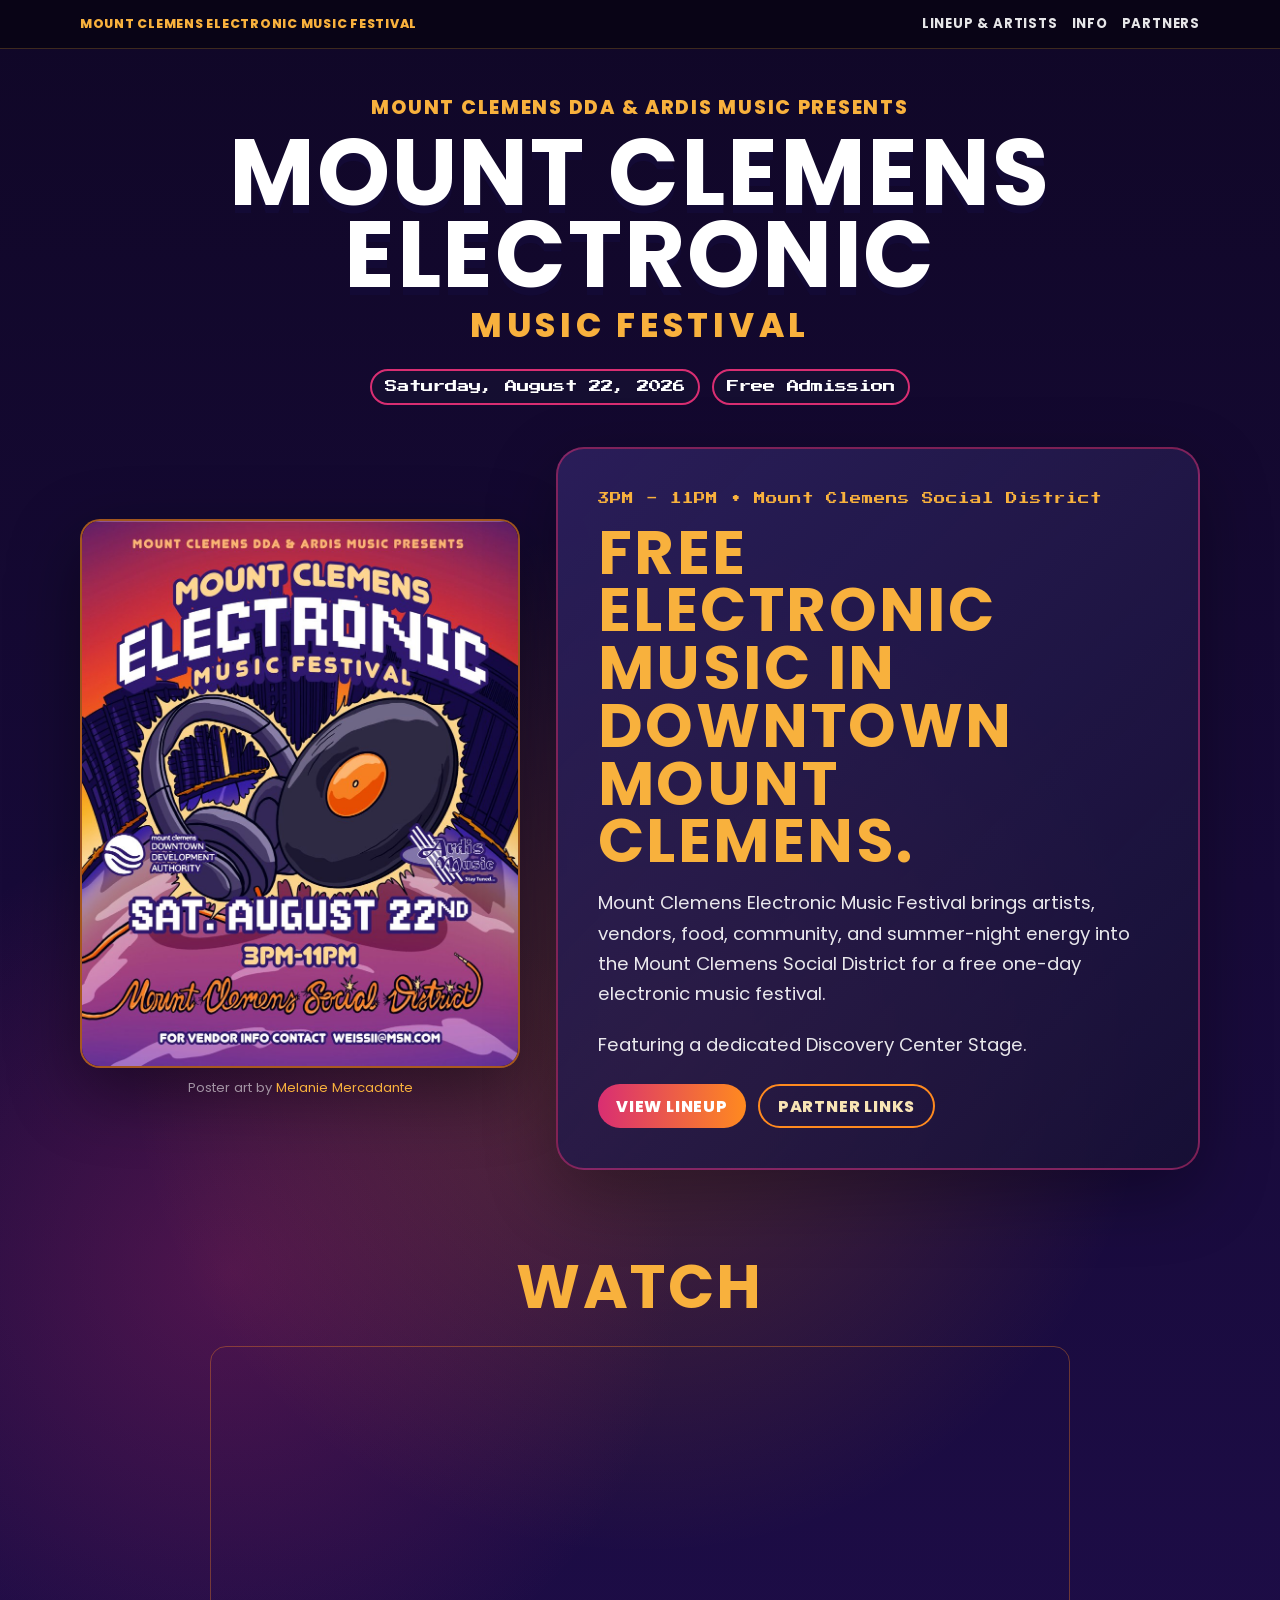
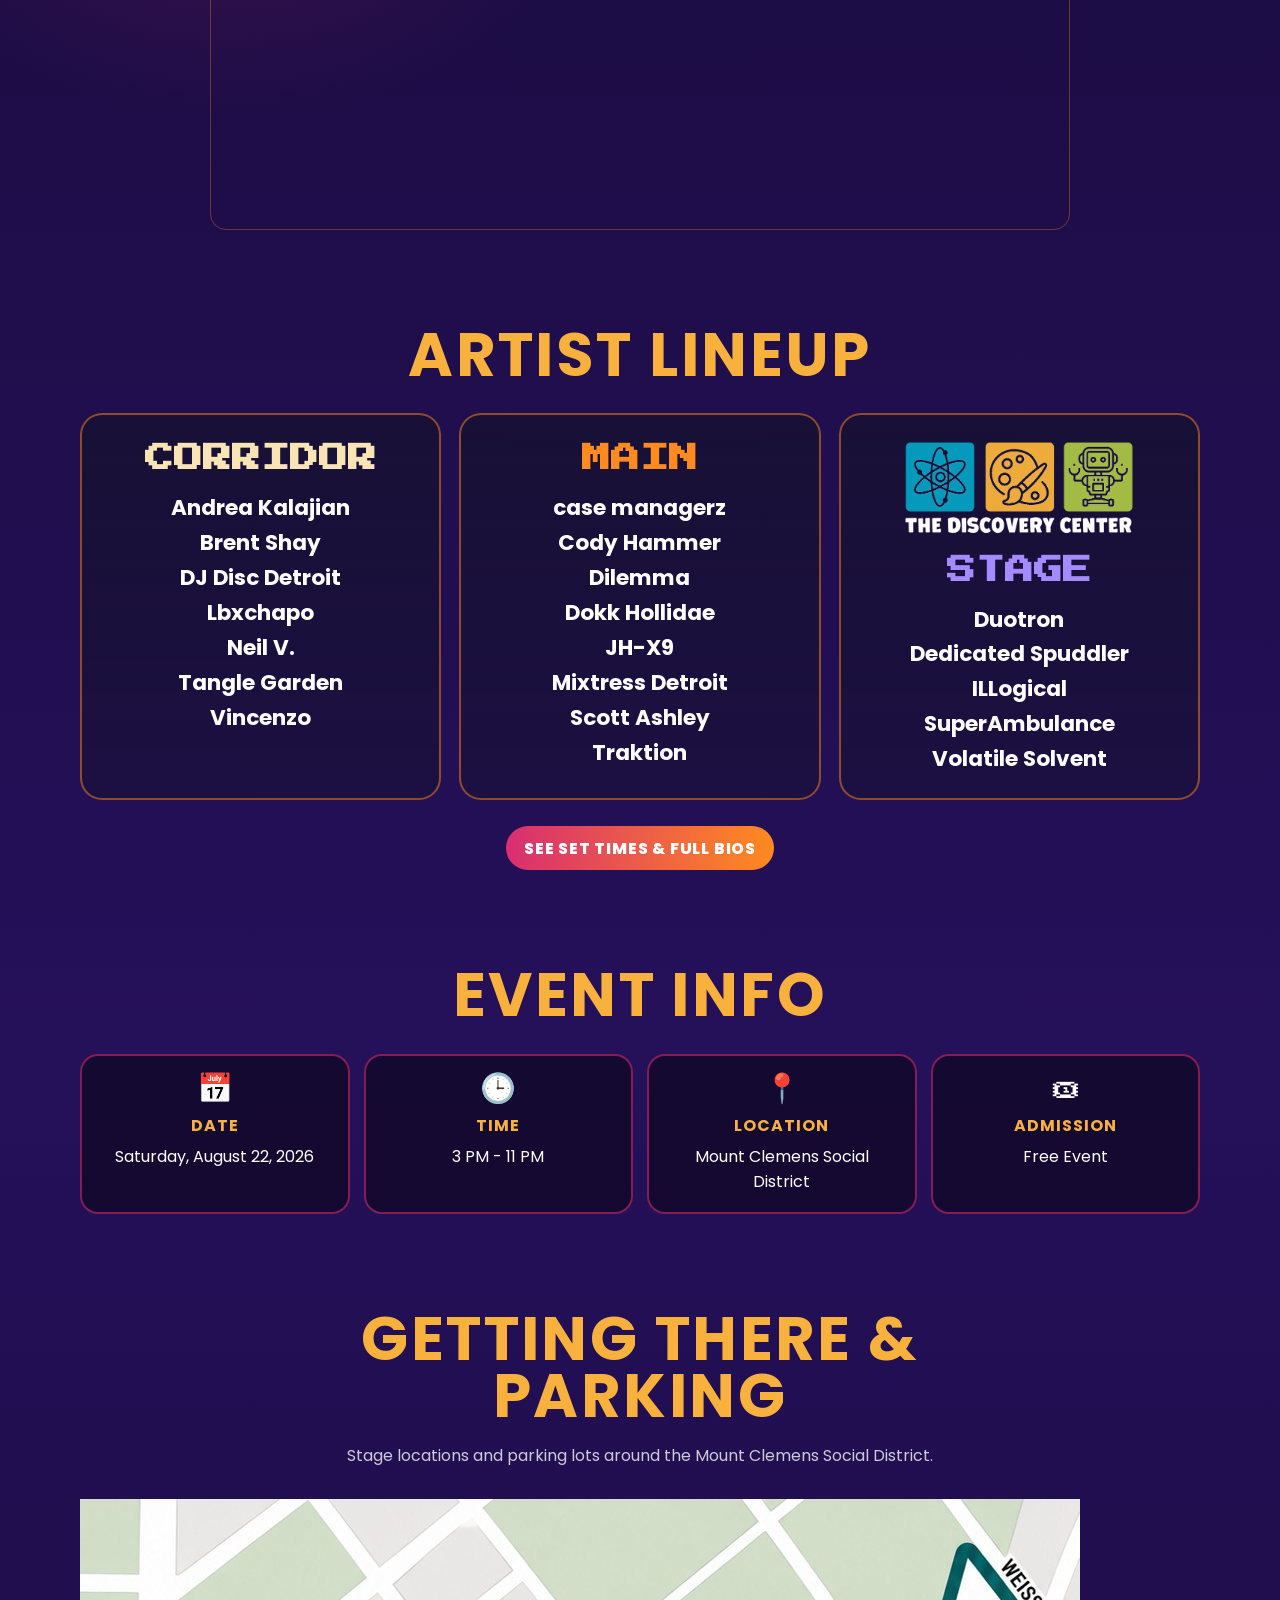
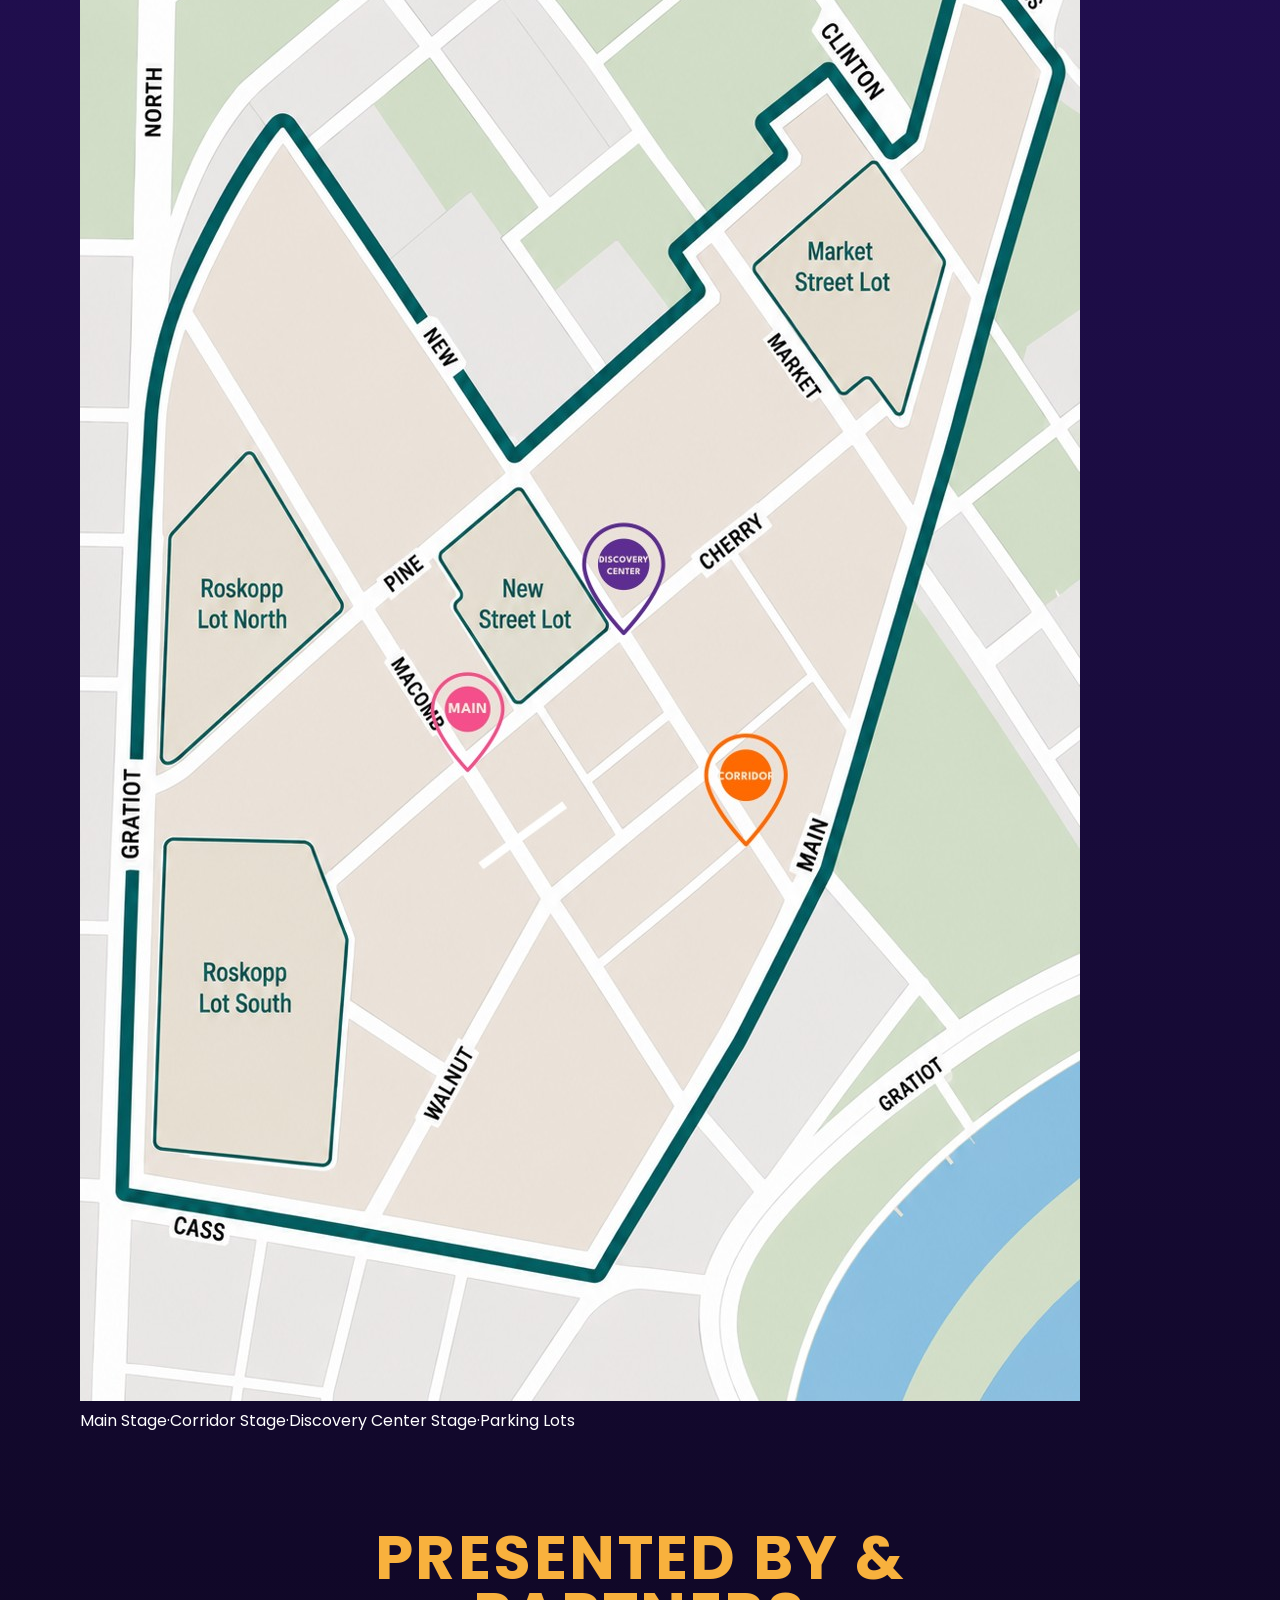
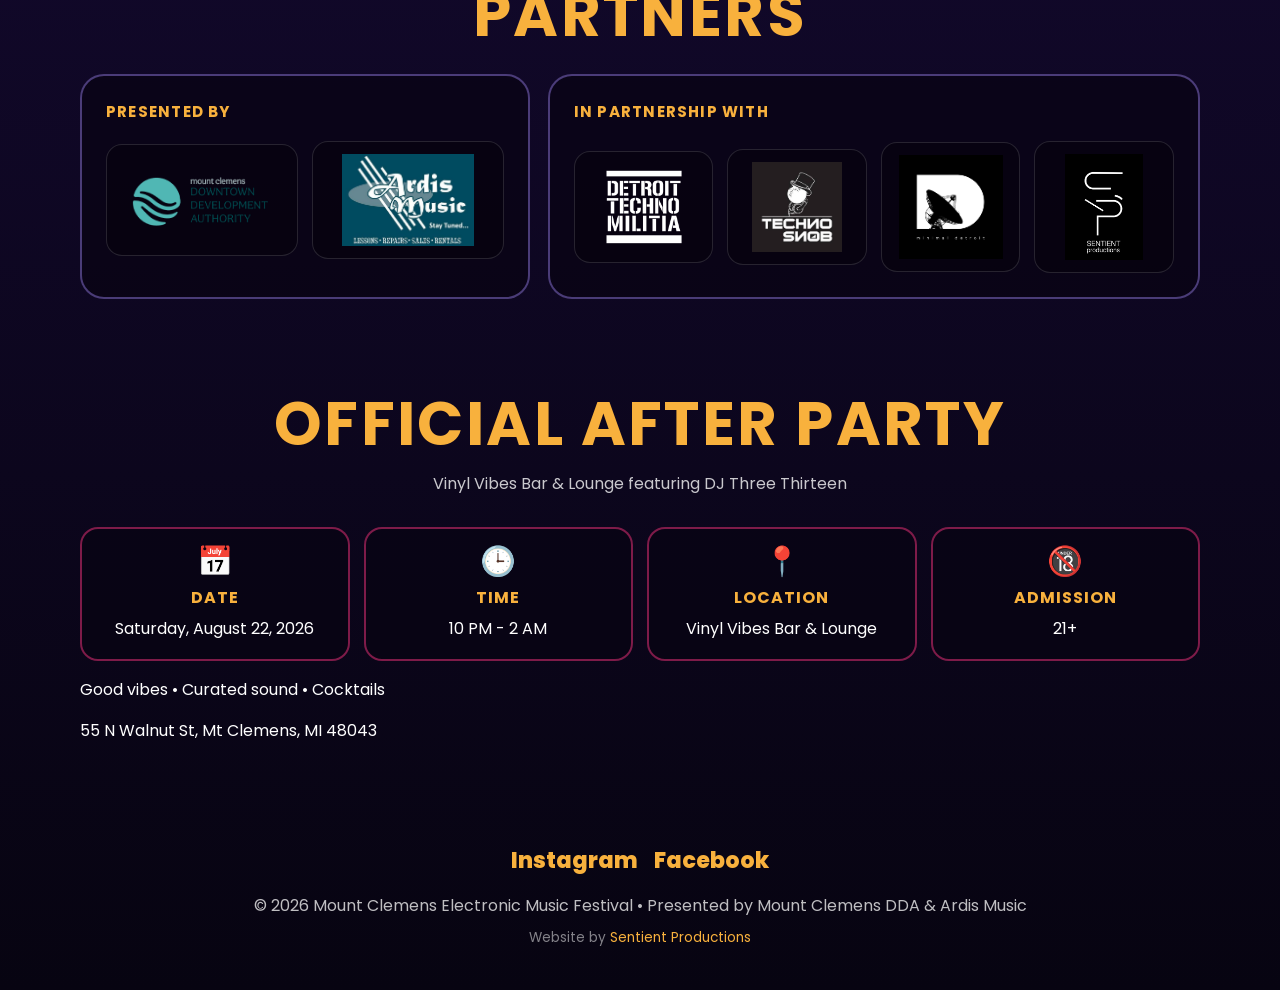
==== commit 790976ff: "Fix map legend readability, reinforce map sizing" ====
--- a/index.html
+++ b/index.html
@@ -24,7 +24,7 @@
 <section class="wrap" id="video"><div class="section-head"><h2>Watch</h2></div><div class="video-frame"><iframe src="https://www.youtube.com/embed/o_YmSGUX3s0?si=b1OY8ZmqiHuNFAgk" title="YouTube video player" frameborder="0" allow="accelerometer; autoplay; clipboard-write; encrypted-media; gyroscope; picture-in-picture; web-share" referrerpolicy="strict-origin-when-cross-origin" allowfullscreen></iframe></div></section>
 <section class="wrap" id="lineup"><div class="section-head"><h2>Artist Lineup</h2></div><div class="lineup-grid"><article class="stage corridor"><h3>Corridor</h3><ul class="artists"><li>Andrea Kalajian</li><li>Brent Shay</li><li>DJ Disc Detroit</li><li>Lbxchapo</li><li>Neil V.</li><li>Tangle Garden</li><li>Vincenzo</li></ul></article><article class="stage main"><h3>Main</h3><ul class="artists"><li>case managerz</li><li>Cody Hammer</li><li>Dilemma</li><li>Dokk Hollidae</li><li>JH-X9</li><li>Mixtress Detroit</li><li>Scott Ashley</li><li>Traktion</li></ul></article><article class="stage discovery"><img class="zone-logo" src="assets/logos/discovery-center-logo.png" alt="The Discovery Center logo"><h3>Stage</h3><ul class="artists"><li>Duotron</li><li>Dedicated Spuddler</li><li>ILLogical</li><li>SuperAmbulance</li><li>Volatile Solvent</li></ul></article></div><div class="cta-row" style="justify-content:center;margin-top:26px"><a class="button" href="artists.html">See Set Times &amp; Full Bios</a></div></section>
 <section class="wrap" id="info"><div class="section-head"><h2>Event Info</h2></div><div class="info-strip"><div class="info-item"><div class="info-icon">📅</div><strong>Date</strong>Saturday, August 22, 2026</div><div class="info-item"><div class="info-icon">🕒</div><strong>Time</strong>3 PM - 11 PM</div><div class="info-item"><div class="info-icon">📍</div><strong>Location</strong>Mount Clemens Social District</div><div class="info-item"><div class="info-icon">🎟</div><strong>Admission</strong>Free Event</div></div></section>
-<section class="wrap" id="map"><div class="section-head"><h2>Getting There &amp; Parking</h2><p>Stage locations and parking lots around the Mount Clemens Social District.</p></div><div class="map-card"><img src="assets/images/mcemf-site-map.jpg" alt="Map of festival stage locations and parking lots in downtown Mount Clemens"></div><div class="map-legend"><span><i class="dot main"></i>Main Stage</span><span><i class="dot corridor"></i>Corridor Stage</span><span><i class="dot discovery"></i>Discovery Center Stage</span><span><i class="dot lot"></i>Parking Lots</span></div></section>
+<section class="wrap" id="map"><div class="section-head"><h2>Getting There &amp; Parking</h2><p>Stage locations and parking lots around the Mount Clemens Social District.</p></div><div class="map-card"><img src="assets/images/mcemf-site-map.jpg" alt="Map of festival stage locations and parking lots in downtown Mount Clemens"></div><div class="map-legend"><span><i class="dot main"></i>Main Stage</span><span class="sep">&middot;</span><span><i class="dot corridor"></i>Corridor Stage</span><span class="sep">&middot;</span><span><i class="dot discovery"></i>Discovery Center Stage</span><span class="sep">&middot;</span><span><i class="dot lot"></i>Parking Lots</span></div></section>
 <section class="wrap" id="partners"><div class="section-head"><h2>Presented By &amp; Partners</h2></div><div class="partners"><div class="partner-card"><h3>Presented By</h3><div class="logo-grid presented-grid"><a class="logo-link dda" href="https://downtownmountclemens.org/" target="_blank" rel="noopener"><img src="assets/logos/dda-logo.png" alt="Mount Clemens Downtown Development Authority logo"></a><a class="logo-link ardis" href="https://ardismusicstore.com/" target="_blank" rel="noopener"><img src="assets/logos/ardis-music-logo.jpg" alt="Ardis Music logo"></a></div></div><div class="partner-card"><h3>In Partnership With</h3><div class="logo-grid partnership-grid"><a class="logo-link dtm" href="https://www.detroittechnomilitia.com/" target="_blank" rel="noopener"><img src="assets/logos/techno-militia-logo.png" alt="Detroit Techno Militia logo"></a><a class="logo-link snob" href="https://www.techno-snob.com/" target="_blank" rel="noopener"><img src="assets/logos/techno-snob-logo.jpg" alt="Techno Snob logo"></a><a class="logo-link minimal" href="https://www.facebook.com/groups/minimaldetroit/" target="_blank" rel="noopener"><img src="assets/logos/minimal-detroit-logo.jpg" alt="Minimal Detroit logo"></a><a class="logo-link sentient" href="https://www.sentientproductions.com/" target="_blank" rel="noopener"><img src="assets/logos/sentient-productions-logo.png" alt="Sentient Productions logo"></a></div></div></div></section>
 <section class="wrap" id="afterparty"><div class="section-head"><h2>Official After Party</h2><p>Vinyl Vibes Bar &amp; Lounge featuring DJ Three Thirteen</p></div><div class="info-strip"><div class="info-item"><div class="info-icon">📅</div><strong>Date</strong>Saturday, August 22, 2026</div><div class="info-item"><div class="info-icon">🕒</div><strong>Time</strong>10 PM - 2 AM</div><div class="info-item"><div class="info-icon">📍</div><strong>Location</strong>Vinyl Vibes Bar &amp; Lounge</div><div class="info-item"><div class="info-icon">🔞</div><strong>Admission</strong>21+</div></div><p class="afterparty-tagline">Good vibes &bull; Curated sound &bull; Cocktails</p><p class="afterparty-address">55 N Walnut St, Mt Clemens, MI 48043</p></section>
 </main>
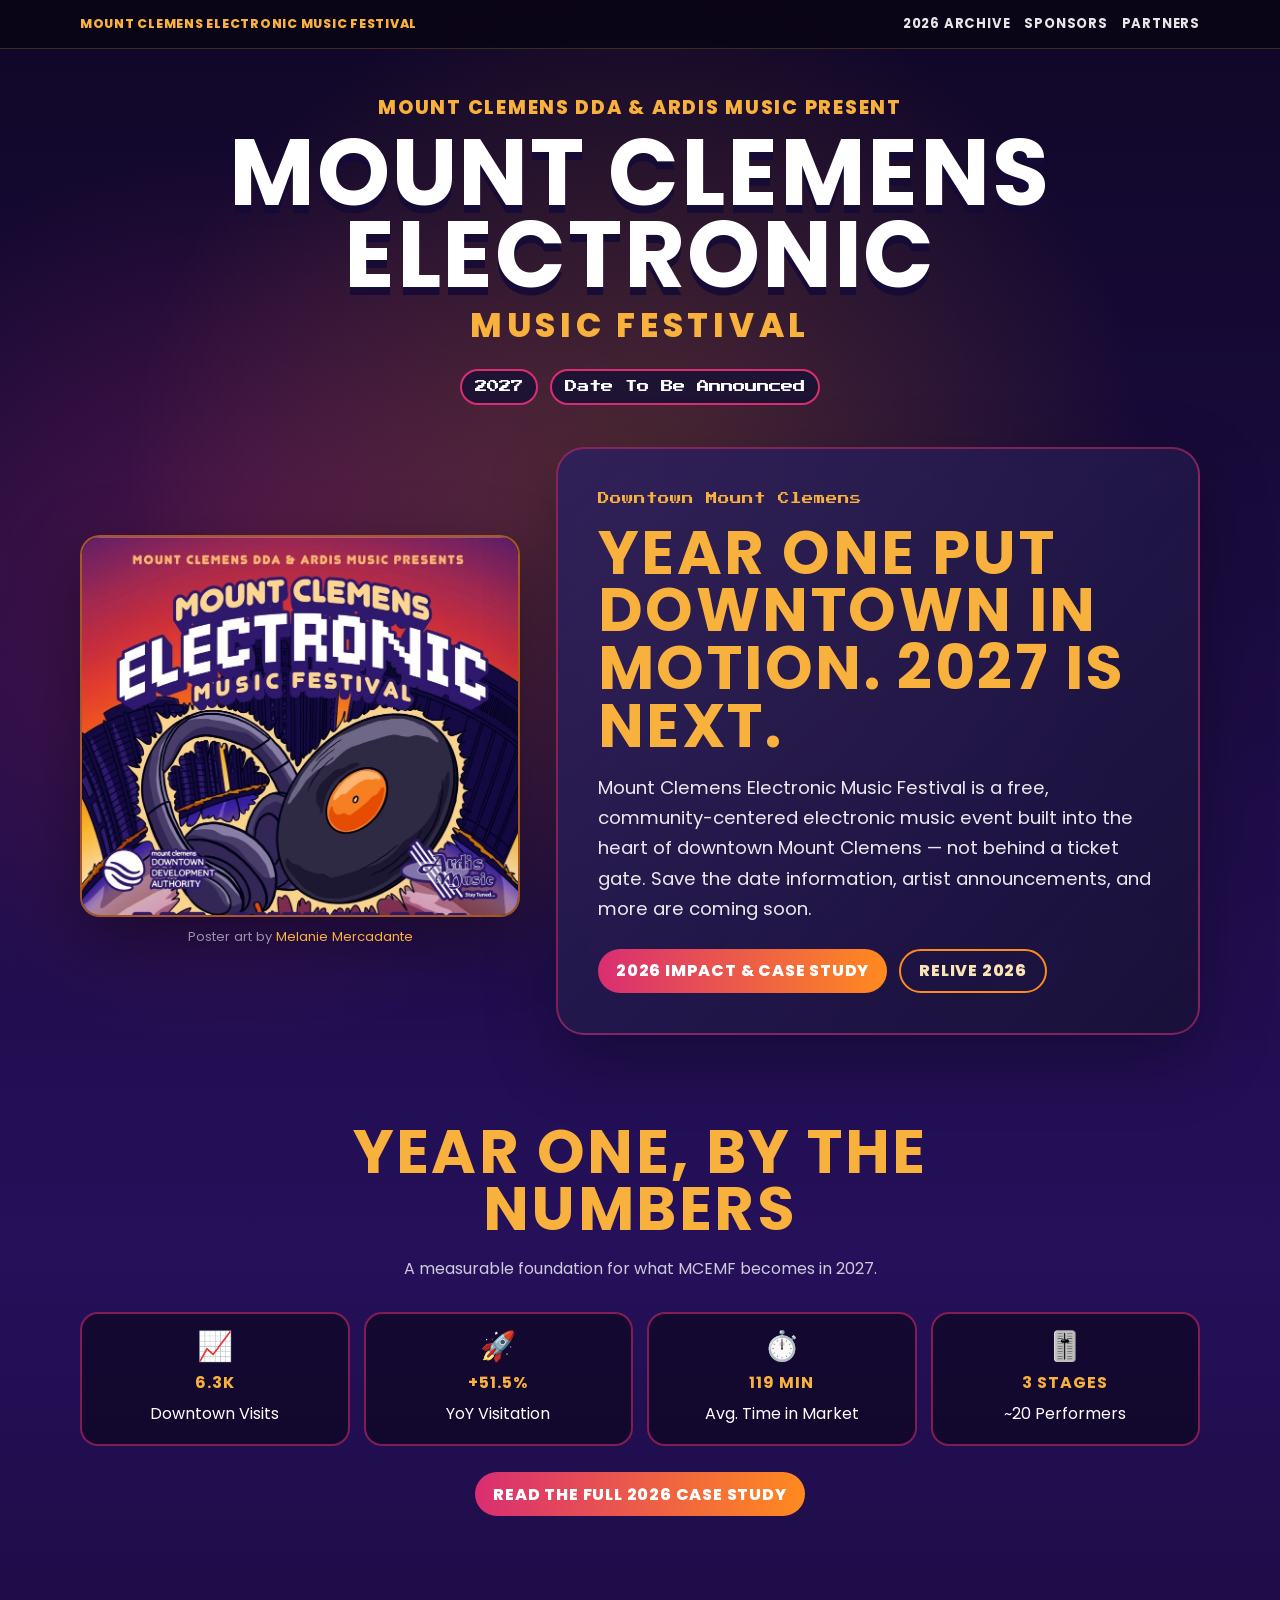
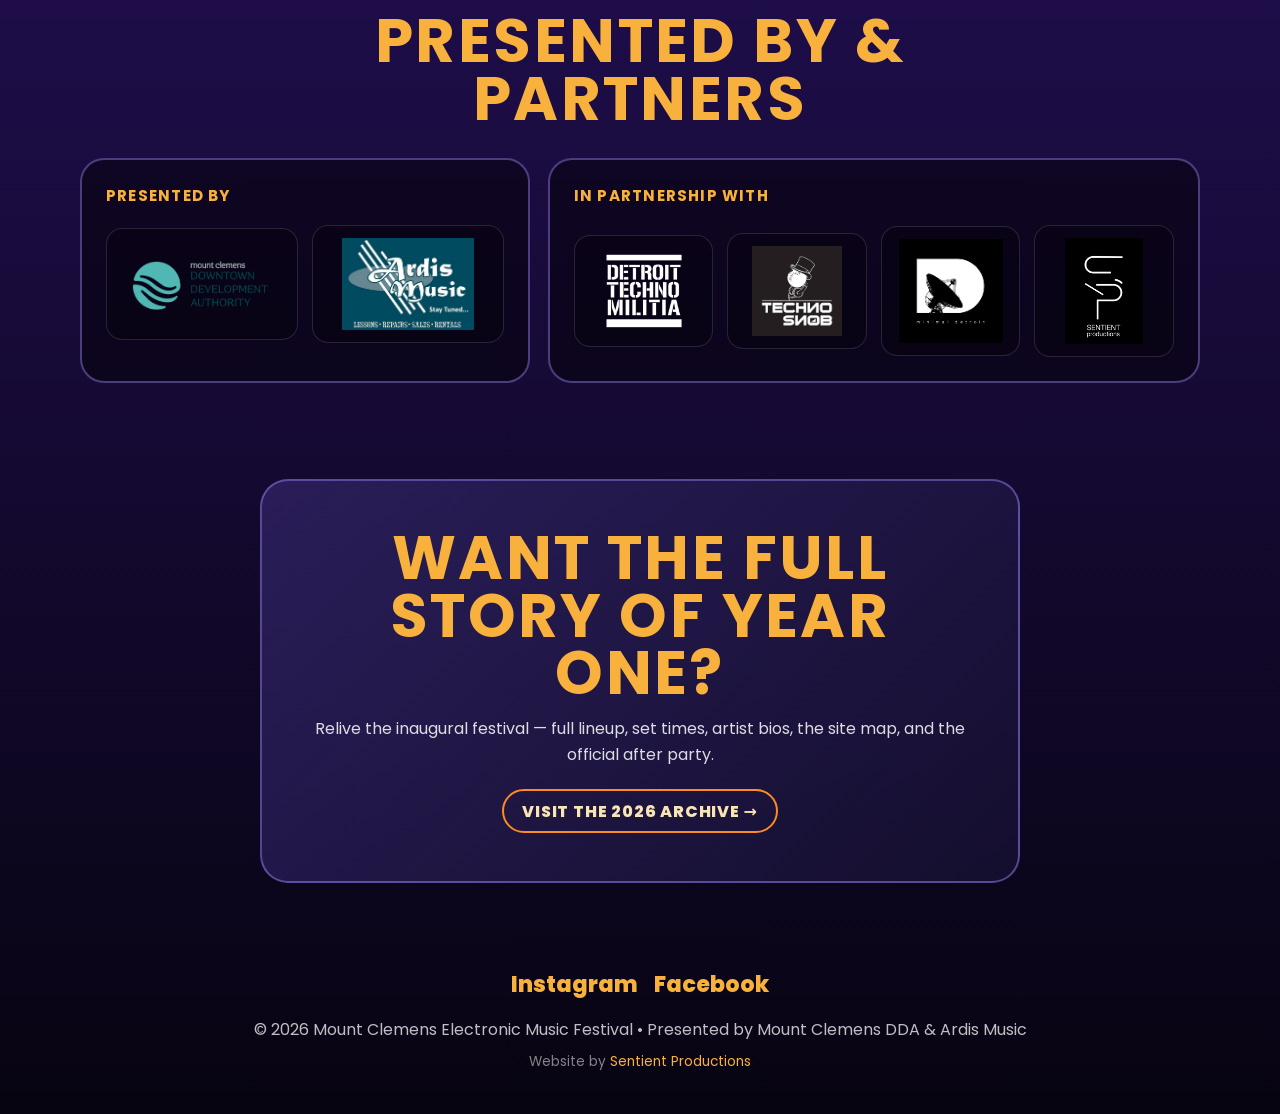
==== commit 89f1a7ba: "Restructure site for 2027: archive 2026, add sponsor case study" ====
--- a/index.html
+++ b/index.html
@@ -3,7 +3,7 @@
 <head>
 <meta charset="utf-8"><meta name="viewport" content="width=device-width, initial-scale=1">
 <title>Mount Clemens Electronic Music Festival</title>
-<meta name="description" content="Mount Clemens Electronic Music Festival, Saturday August 22, 2026, 3 PM to 11 PM in the Mount Clemens Social District. Free admission.">
+<meta name="description" content="Mount Clemens Electronic Music Festival returns in 2027. Free electronic music in downtown Mount Clemens, Michigan.">
 <link rel="preconnect" href="https://fonts.googleapis.com"><link rel="preconnect" href="https://fonts.gstatic.com" crossorigin>
 <link href="https://fonts.googleapis.com/css2?family=Poppins:wght@500;600;700;800&family=Press+Start+2P&display=swap" rel="stylesheet">
 <link rel="stylesheet" href="assets/css/style.css">
@@ -18,16 +18,13 @@
 </head>
 <body>
 <div id="site-header"></div>
-<header class="wrap"><div class="kicker">Mount Clemens DDA &amp; Ardis Music Presents</div><h1>Mount Clemens<br>Electronic</h1><div class="subhead">Music Festival</div><div class="badges"><span class="badge">Saturday, August 22, 2026</span><span class="badge">Free Admission</span></div></header>
+<header class="wrap"><div class="kicker">Mount Clemens DDA &amp; Ardis Music Present</div><h1>Mount Clemens<br>Electronic</h1><div class="subhead">Music Festival</div><div class="badges"><span class="badge">2027</span><span class="badge">Date To Be Announced</span></div></header>
 <main>
-<section class="wrap hero" id="poster"><div><div class="poster-card"><img src="assets/images/mcemf-poster-artwork.jpg" alt="Mount Clemens Electronic Music Festival promotional artwork"></div><p class="poster-credit">Poster art by <a href="https://www.instagram.com/melmerkzartwerk" target="_blank" rel="noopener">Melanie Mercadante</a></p></div><div class="intro-card"><div class="eyebrow">3PM - 11PM • Mount Clemens Social District</div><h2>Free electronic music in downtown Mount Clemens.</h2><p>Mount Clemens Electronic Music Festival brings artists, vendors, food, community, and summer-night energy into the Mount Clemens Social District for a free one-day electronic music festival.</p><p>Featuring a dedicated Discovery Center Stage.</p><div class="cta-row"><a class="button" href="artists.html">View Lineup</a><a class="button secondary" href="#partners">Partner Links</a></div></div></section>
-<section class="wrap" id="video"><div class="section-head"><h2>Watch</h2></div><div class="video-frame"><iframe src="https://www.youtube.com/embed/o_YmSGUX3s0?si=b1OY8ZmqiHuNFAgk" title="YouTube video player" frameborder="0" allow="accelerometer; autoplay; clipboard-write; encrypted-media; gyroscope; picture-in-picture; web-share" referrerpolicy="strict-origin-when-cross-origin" allowfullscreen></iframe></div></section>
-<section class="wrap" id="lineup"><div class="section-head"><h2>Artist Lineup</h2></div><div class="lineup-grid"><article class="stage corridor"><h3>Corridor</h3><ul class="artists"><li>Andrea Kalajian</li><li>Brent Shay</li><li>DJ Disc Detroit</li><li>Lbxchapo</li><li>Neil V.</li><li>Tangle Garden</li><li>Vincenzo</li></ul></article><article class="stage main"><h3>Main</h3><ul class="artists"><li>case managerz</li><li>Cody Hammer</li><li>Dilemma</li><li>Dokk Hollidae</li><li>JH-X9</li><li>Mixtress Detroit</li><li>Scott Ashley</li><li>Traktion</li></ul></article><article class="stage discovery"><img class="zone-logo" src="assets/logos/discovery-center-logo.png" alt="The Discovery Center logo"><h3>Stage</h3><ul class="artists"><li>Duotron</li><li>Dedicated Spuddler</li><li>ILLogical</li><li>SuperAmbulance</li><li>Volatile Solvent</li></ul></article></div><div class="cta-row" style="justify-content:center;margin-top:26px"><a class="button" href="artists.html">See Set Times &amp; Full Bios</a></div></section>
-<section class="wrap" id="info"><div class="section-head"><h2>Event Info</h2></div><div class="info-strip"><div class="info-item"><div class="info-icon">📅</div><strong>Date</strong>Saturday, August 22, 2026</div><div class="info-item"><div class="info-icon">🕒</div><strong>Time</strong>3 PM - 11 PM</div><div class="info-item"><div class="info-icon">📍</div><strong>Location</strong>Mount Clemens Social District</div><div class="info-item"><div class="info-icon">🎟</div><strong>Admission</strong>Free Event</div></div></section>
-<section class="wrap" id="map"><div class="section-head"><h2>Getting There &amp; Parking</h2><p>Stage locations and parking lots around the Mount Clemens Social District.</p></div><div class="map-card"><img src="assets/images/mcemf-site-map.jpg" alt="Map of festival stage locations and parking lots in downtown Mount Clemens"></div><div class="map-legend"><span><i class="dot main"></i>Main Stage</span><span class="sep">&middot;</span><span><i class="dot corridor"></i>Corridor Stage</span><span class="sep">&middot;</span><span><i class="dot discovery"></i>Discovery Center Stage</span><span class="sep">&middot;</span><span><i class="dot lot"></i>Parking Lots</span></div></section>
+<section class="wrap hero" id="poster"><div><div class="poster-card"><img src="assets/images/mcemf-poster-artwork-dateless.jpg" alt="Mount Clemens Electronic Music Festival artwork"></div><p class="poster-credit">Poster art by <a href="https://www.instagram.com/melmerkzartwerk" target="_blank" rel="noopener">Melanie Mercadante</a></p></div><div class="intro-card"><div class="eyebrow">Downtown Mount Clemens</div><h2>Year one put downtown in motion. 2027 is next.</h2><p>Mount Clemens Electronic Music Festival is a free, community-centered electronic music event built into the heart of downtown Mount Clemens &mdash; not behind a ticket gate. Save the date information, artist announcements, and more are coming soon.</p><div class="cta-row"><a class="button" href="sponsors.html">2026 Impact &amp; Case Study</a><a class="button secondary" href="2026.html">Relive 2026</a></div></div></section>
+<section class="wrap" id="recap-stats"><div class="section-head"><h2>Year One, By the Numbers</h2><p>A measurable foundation for what MCEMF becomes in 2027.</p></div><div class="info-strip"><div class="info-item"><div class="info-icon">📈</div><strong>6.3K</strong>Downtown Visits</div><div class="info-item"><div class="info-icon">🚀</div><strong>+51.5%</strong>YoY Visitation</div><div class="info-item"><div class="info-icon">⏱️</div><strong>119 min</strong>Avg. Time in Market</div><div class="info-item"><div class="info-icon">🎚️</div><strong>3 Stages</strong>~20 Performers</div></div><div class="cta-row" style="justify-content:center;margin-top:26px"><a class="button" href="sponsors.html">Read the Full 2026 Case Study</a></div></section>
 <section class="wrap" id="partners"><div class="section-head"><h2>Presented By &amp; Partners</h2></div><div class="partners"><div class="partner-card"><h3>Presented By</h3><div class="logo-grid presented-grid"><a class="logo-link dda" href="https://downtownmountclemens.org/" target="_blank" rel="noopener"><img src="assets/logos/dda-logo.png" alt="Mount Clemens Downtown Development Authority logo"></a><a class="logo-link ardis" href="https://ardismusicstore.com/" target="_blank" rel="noopener"><img src="assets/logos/ardis-music-logo.jpg" alt="Ardis Music logo"></a></div></div><div class="partner-card"><h3>In Partnership With</h3><div class="logo-grid partnership-grid"><a class="logo-link dtm" href="https://www.detroittechnomilitia.com/" target="_blank" rel="noopener"><img src="assets/logos/techno-militia-logo.png" alt="Detroit Techno Militia logo"></a><a class="logo-link snob" href="https://www.techno-snob.com/" target="_blank" rel="noopener"><img src="assets/logos/techno-snob-logo.jpg" alt="Techno Snob logo"></a><a class="logo-link minimal" href="https://www.facebook.com/groups/minimaldetroit/" target="_blank" rel="noopener"><img src="assets/logos/minimal-detroit-logo.jpg" alt="Minimal Detroit logo"></a><a class="logo-link sentient" href="https://www.sentientproductions.com/" target="_blank" rel="noopener"><img src="assets/logos/sentient-productions-logo.png" alt="Sentient Productions logo"></a></div></div></div></section>
-<section class="wrap" id="afterparty"><div class="section-head"><h2>Official After Party</h2><p>Vinyl Vibes Bar &amp; Lounge featuring DJ Three Thirteen</p></div><div class="info-strip"><div class="info-item"><div class="info-icon">📅</div><strong>Date</strong>Saturday, August 22, 2026</div><div class="info-item"><div class="info-icon">🕒</div><strong>Time</strong>10 PM - 2 AM</div><div class="info-item"><div class="info-icon">📍</div><strong>Location</strong>Vinyl Vibes Bar &amp; Lounge</div><div class="info-item"><div class="info-icon">🔞</div><strong>Admission</strong>21+</div></div><p class="afterparty-tagline">Good vibes &bull; Curated sound &bull; Cocktails</p><p class="afterparty-address">55 N Walnut St, Mt Clemens, MI 48043</p></section>
+<section class="wrap" id="archive-teaser"><div class="archive-teaser-card"><h2>Want the Full Story of Year One?</h2><p>Relive the inaugural festival &mdash; full lineup, set times, artist bios, the site map, and the official after party.</p><a class="button secondary" href="2026.html">Visit the 2026 Archive &rarr;</a></div></section>
 </main>
 <div id="site-footer"></div>
 <script src="assets/js/include-partials.js"></script>
-</body></html>+</body></html>
--- a/assets/css/style.css
+++ b/assets/css/style.css
@@ -59,3 +59,20 @@
 .now-playing-cell a{animation:nowPlayingPulse 2s ease-in-out infinite;border-radius:6px;padding:2px 6px;margin:-2px -6px}
 .now-playing-card{border-color:var(--orange) !important;animation:nowPlayingPulse 2.4s ease-in-out infinite}
 .now-playing-badge{display:block;width:max-content;background:linear-gradient(90deg,var(--magenta),var(--orange));color:white;font-family:"Press Start 2P",monospace;font-size:.55rem;text-transform:uppercase;letter-spacing:.03em;padding:5px 9px;border-radius:999px;margin-bottom:10px}
+.afterparty-tagline{text-align:center;margin:26px 0 6px;font-weight:800;letter-spacing:.04em;color:var(--magenta);font-size:1.05rem}
+.afterparty-address{text-align:center;margin:0;color:rgba(255,255,255,.68);font-size:.95rem}
+.map-card{max-width:640px;margin:0 auto;border:2px solid rgba(255,138,31,.5);border-radius:20px;overflow:hidden;box-shadow:0 24px 70px rgba(0,0,0,.42)} .map-card img{display:block;width:100%;height:auto}
+#map img{max-width:640px;width:100%;height:auto;display:block;margin:0 auto}
+.map-legend{display:flex;flex-wrap:wrap;justify-content:center;gap:22px;margin-top:22px;font-size:.85rem;font-weight:700;color:rgba(255,255,255,.82)} .map-legend span{display:flex;align-items:center;gap:8px} .map-legend .sep{color:rgba(255,255,255,.3);font-weight:400} .dot{width:14px;height:14px;border-radius:50%;display:inline-block} .dot.main{background:#E91E8C} .dot.corridor{background:var(--orange)} .dot.discovery{background:#5B2E8F} .dot.lot{background:#C9B79C}
+.archive-banner{background:rgba(255,138,31,.14);border:1px solid rgba(255,138,31,.4);border-radius:14px;padding:14px 20px;margin:18px auto 0;text-align:center;font-size:.9rem;color:rgba(255,255,255,.88)} .archive-banner a{color:var(--gold);font-weight:800;text-decoration:none;border-bottom:1px solid transparent} .archive-banner a:hover{border-bottom-color:var(--gold)}
+.archive-teaser-card{max-width:760px;margin:0 auto;text-align:center;border:2px solid rgba(164,139,255,.45);border-radius:28px;padding:clamp(28px,5vw,48px);background:linear-gradient(135deg,rgba(44,32,93,.9),rgba(23,17,51,.76))} .archive-teaser-card h2{margin:0 0 14px} .archive-teaser-card p{margin:0 0 22px;color:rgba(255,255,255,.85);line-height:1.6}
+.cs-hero{text-align:center;max-width:860px;margin:0 auto 10px} .cs-hero .kicker2{color:var(--gold);font-weight:800;letter-spacing:.08em;text-transform:uppercase;font-size:.85rem} .cs-hero h1.cs-title{margin:14px 0 8px;font-size:clamp(1.8rem,5vw,3.2rem);line-height:1.05;color:white;text-transform:uppercase} .cs-hero .cs-sub{color:rgba(255,255,255,.82);font-size:clamp(1rem,2vw,1.2rem);line-height:1.6;margin:0 0 6px} .cs-hero .cs-dateline{color:var(--gold);font-weight:700;font-size:.9rem;margin-bottom:18px}
+.stat-grid-6{display:grid;grid-template-columns:repeat(3,1fr);gap:14px;max-width:960px;margin:0 auto} .stat-grid-6 .info-item strong{font-size:clamp(1.3rem,2.6vw,1.9rem)}
+.stat-note{max-width:760px;margin:18px auto 0;text-align:center;font-size:.82rem;font-style:italic;color:rgba(255,255,255,.55);line-height:1.6}
+.cs-section{padding:46px 0;border-top:1px solid rgba(255,255,255,.1)} .cs-section-inner{max-width:880px;margin:0 auto} .cs-number{display:inline-block;font-family:"Press Start 2P",monospace;font-size:.85rem;color:var(--magenta);background:rgba(217,46,114,.14);border:1px solid rgba(217,46,114,.4);border-radius:999px;padding:7px 14px;margin-bottom:16px} .cs-section h2{margin:0 0 18px;font-size:clamp(1.5rem,3.5vw,2.3rem);color:var(--gold)} .cs-section p{font-size:1.02rem;line-height:1.75;color:rgba(255,255,255,.86);margin:0 0 16px} .cs-callout{font-family:"Press Start 2P",monospace;font-size:clamp(.75rem,1.6vw,1rem);line-height:1.8;color:white;background:linear-gradient(90deg,rgba(217,46,114,.22),rgba(255,138,31,.22));border-left:4px solid var(--orange);padding:18px 22px;margin:22px 0;border-radius:4px}
+.cs-image-card{border:2px solid rgba(255,138,31,.45);border-radius:18px;overflow:hidden;margin:22px 0;box-shadow:0 18px 50px rgba(0,0,0,.35)} .cs-image-card img{display:block;width:100%;height:auto}
+table.cs-table{width:100%;border-collapse:collapse;margin:18px 0;font-size:.92rem} table.cs-table th{text-align:left;padding:10px 12px;color:var(--gold);font-size:.78rem;text-transform:uppercase;letter-spacing:.04em;border-bottom:2px solid rgba(255,255,255,.18)} table.cs-table td{padding:10px 12px;border-bottom:1px solid rgba(255,255,255,.08)} table.cs-table tr:nth-child(even) td{background:rgba(255,255,255,.025)} table.cs-table td.num{text-align:right;font-weight:700;color:var(--cream)}
+.cs-two-col{display:grid;grid-template-columns:1fr 1fr;gap:28px;align-items:start}
+.unlock-grid{display:grid;grid-template-columns:repeat(2,1fr);gap:16px;margin-top:10px} .unlock-item{border:2px solid rgba(164,139,255,.4);border-radius:16px;padding:18px 20px;background:rgba(8,4,18,.5)} .unlock-item strong{display:block;color:var(--lavender);margin-bottom:6px;font-size:1rem} .unlock-item span{font-size:.9rem;color:rgba(255,255,255,.8);line-height:1.5}
+.sponsor-cta{text-align:center;max-width:720px;margin:0 auto;padding:clamp(28px,5vw,46px);border:2px solid rgba(255,138,31,.5);border-radius:28px;background:linear-gradient(135deg,rgba(217,46,114,.18),rgba(255,138,31,.14))} .sponsor-cta h2{margin:0 0 14px} .sponsor-cta p{margin:0 0 20px;color:rgba(255,255,255,.88);line-height:1.6} .sponsor-cta .placeholder-note{font-size:.82rem;color:rgba(255,255,255,.5);font-style:italic;margin-top:16px}
+@media(max-width:860px){.stat-grid-6{grid-template-columns:repeat(2,1fr)}.cs-two-col{grid-template-columns:1fr}.unlock-grid{grid-template-columns:1fr}}
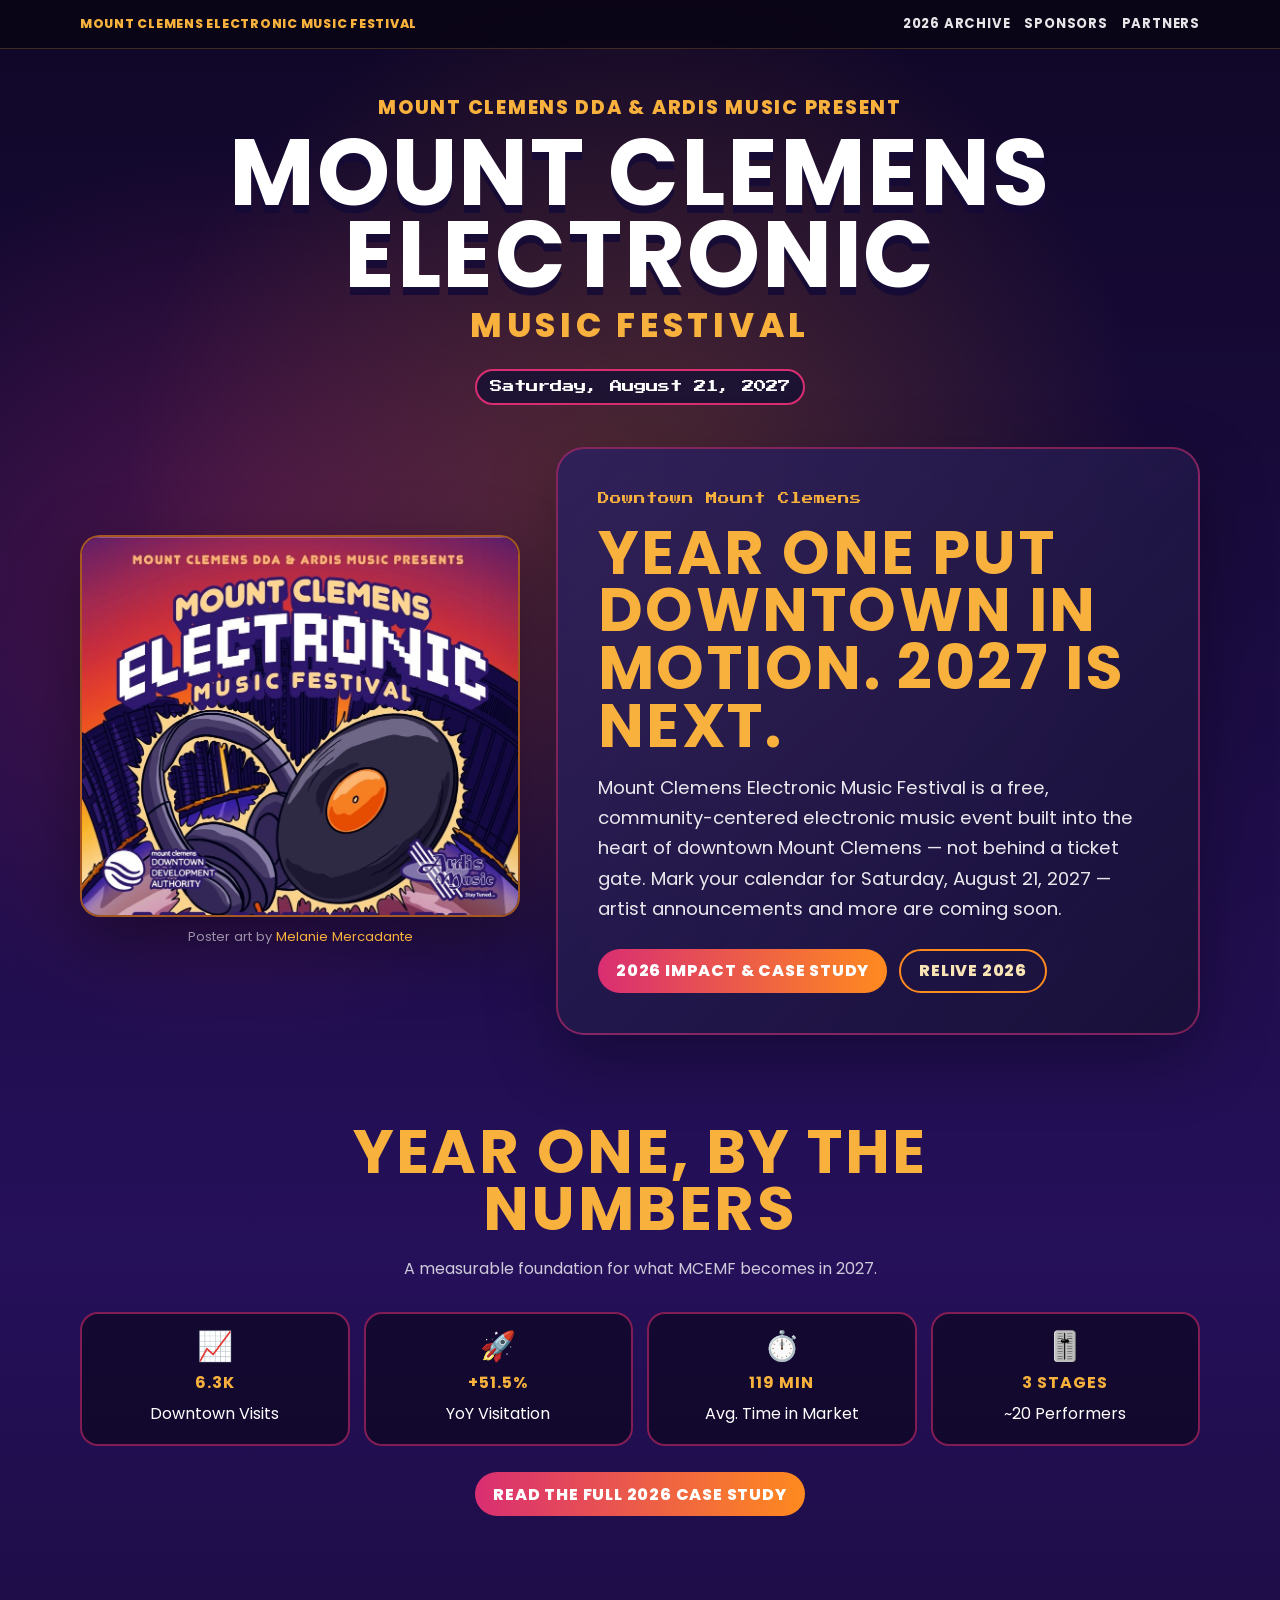
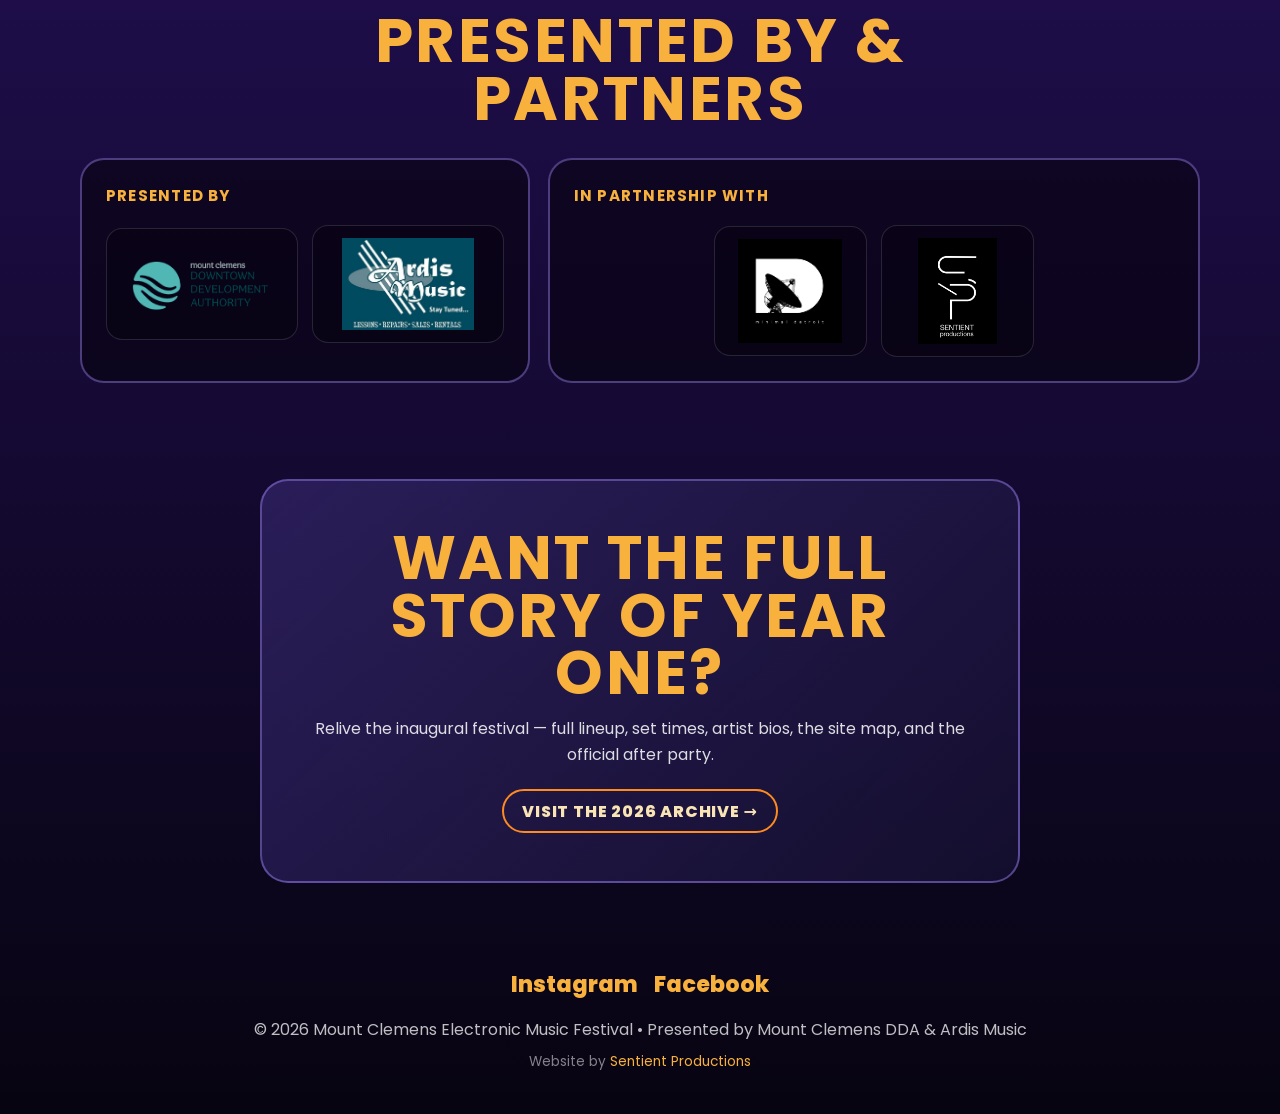
==== commit dcb58200: "Confirm 2027 date, update partners for new festival year" ====
--- a/index.html
+++ b/index.html
@@ -3,7 +3,7 @@
 <head>
 <meta charset="utf-8"><meta name="viewport" content="width=device-width, initial-scale=1">
 <title>Mount Clemens Electronic Music Festival</title>
-<meta name="description" content="Mount Clemens Electronic Music Festival returns in 2027. Free electronic music in downtown Mount Clemens, Michigan.">
+<meta name="description" content="Mount Clemens Electronic Music Festival returns Saturday, August 21, 2027. Free electronic music in downtown Mount Clemens, Michigan.">
 <link rel="preconnect" href="https://fonts.googleapis.com"><link rel="preconnect" href="https://fonts.gstatic.com" crossorigin>
 <link href="https://fonts.googleapis.com/css2?family=Poppins:wght@500;600;700;800&family=Press+Start+2P&display=swap" rel="stylesheet">
 <link rel="stylesheet" href="assets/css/style.css">
@@ -18,11 +18,11 @@
 </head>
 <body>
 <div id="site-header"></div>
-<header class="wrap"><div class="kicker">Mount Clemens DDA &amp; Ardis Music Present</div><h1>Mount Clemens<br>Electronic</h1><div class="subhead">Music Festival</div><div class="badges"><span class="badge">2027</span><span class="badge">Date To Be Announced</span></div></header>
+<header class="wrap"><div class="kicker">Mount Clemens DDA &amp; Ardis Music Present</div><h1>Mount Clemens<br>Electronic</h1><div class="subhead">Music Festival</div><div class="badges"><span class="badge">Saturday, August 21, 2027</span></div></header>
 <main>
-<section class="wrap hero" id="poster"><div><div class="poster-card"><img src="assets/images/mcemf-poster-artwork-dateless.jpg" alt="Mount Clemens Electronic Music Festival artwork"></div><p class="poster-credit">Poster art by <a href="https://www.instagram.com/melmerkzartwerk" target="_blank" rel="noopener">Melanie Mercadante</a></p></div><div class="intro-card"><div class="eyebrow">Downtown Mount Clemens</div><h2>Year one put downtown in motion. 2027 is next.</h2><p>Mount Clemens Electronic Music Festival is a free, community-centered electronic music event built into the heart of downtown Mount Clemens &mdash; not behind a ticket gate. Save the date information, artist announcements, and more are coming soon.</p><div class="cta-row"><a class="button" href="sponsors.html">2026 Impact &amp; Case Study</a><a class="button secondary" href="2026.html">Relive 2026</a></div></div></section>
+<section class="wrap hero" id="poster"><div><div class="poster-card"><img src="assets/images/mcemf-poster-artwork-dateless.jpg" alt="Mount Clemens Electronic Music Festival artwork"></div><p class="poster-credit">Poster art by <a href="https://www.instagram.com/melmerkzartwerk" target="_blank" rel="noopener">Melanie Mercadante</a></p></div><div class="intro-card"><div class="eyebrow">Downtown Mount Clemens</div><h2>Year one put downtown in motion. 2027 is next.</h2><p>Mount Clemens Electronic Music Festival is a free, community-centered electronic music event built into the heart of downtown Mount Clemens &mdash; not behind a ticket gate. Mark your calendar for Saturday, August 21, 2027 &mdash; artist announcements and more are coming soon.</p><div class="cta-row"><a class="button" href="sponsors.html">2026 Impact &amp; Case Study</a><a class="button secondary" href="2026.html">Relive 2026</a></div></div></section>
 <section class="wrap" id="recap-stats"><div class="section-head"><h2>Year One, By the Numbers</h2><p>A measurable foundation for what MCEMF becomes in 2027.</p></div><div class="info-strip"><div class="info-item"><div class="info-icon">📈</div><strong>6.3K</strong>Downtown Visits</div><div class="info-item"><div class="info-icon">🚀</div><strong>+51.5%</strong>YoY Visitation</div><div class="info-item"><div class="info-icon">⏱️</div><strong>119 min</strong>Avg. Time in Market</div><div class="info-item"><div class="info-icon">🎚️</div><strong>3 Stages</strong>~20 Performers</div></div><div class="cta-row" style="justify-content:center;margin-top:26px"><a class="button" href="sponsors.html">Read the Full 2026 Case Study</a></div></section>
-<section class="wrap" id="partners"><div class="section-head"><h2>Presented By &amp; Partners</h2></div><div class="partners"><div class="partner-card"><h3>Presented By</h3><div class="logo-grid presented-grid"><a class="logo-link dda" href="https://downtownmountclemens.org/" target="_blank" rel="noopener"><img src="assets/logos/dda-logo.png" alt="Mount Clemens Downtown Development Authority logo"></a><a class="logo-link ardis" href="https://ardismusicstore.com/" target="_blank" rel="noopener"><img src="assets/logos/ardis-music-logo.jpg" alt="Ardis Music logo"></a></div></div><div class="partner-card"><h3>In Partnership With</h3><div class="logo-grid partnership-grid"><a class="logo-link dtm" href="https://www.detroittechnomilitia.com/" target="_blank" rel="noopener"><img src="assets/logos/techno-militia-logo.png" alt="Detroit Techno Militia logo"></a><a class="logo-link snob" href="https://www.techno-snob.com/" target="_blank" rel="noopener"><img src="assets/logos/techno-snob-logo.jpg" alt="Techno Snob logo"></a><a class="logo-link minimal" href="https://www.facebook.com/groups/minimaldetroit/" target="_blank" rel="noopener"><img src="assets/logos/minimal-detroit-logo.jpg" alt="Minimal Detroit logo"></a><a class="logo-link sentient" href="https://www.sentientproductions.com/" target="_blank" rel="noopener"><img src="assets/logos/sentient-productions-logo.png" alt="Sentient Productions logo"></a></div></div></div></section>
+<section class="wrap" id="partners"><div class="section-head"><h2>Presented By &amp; Partners</h2></div><div class="partners"><div class="partner-card"><h3>Presented By</h3><div class="logo-grid presented-grid"><a class="logo-link dda" href="https://downtownmountclemens.org/" target="_blank" rel="noopener"><img src="assets/logos/dda-logo.png" alt="Mount Clemens Downtown Development Authority logo"></a><a class="logo-link ardis" href="https://ardismusicstore.com/" target="_blank" rel="noopener"><img src="assets/logos/ardis-music-logo.jpg" alt="Ardis Music logo"></a></div></div><div class="partner-card"><h3>In Partnership With</h3><div class="logo-grid partnership-grid-2"><a class="logo-link minimal" href="https://www.facebook.com/groups/minimaldetroit/" target="_blank" rel="noopener"><img src="assets/logos/minimal-detroit-logo.jpg" alt="Minimal Detroit logo"></a><a class="logo-link sentient" href="https://www.sentientproductions.com/" target="_blank" rel="noopener"><img src="assets/logos/sentient-productions-logo.png" alt="Sentient Productions logo"></a></div></div></div></section>
 <section class="wrap" id="archive-teaser"><div class="archive-teaser-card"><h2>Want the Full Story of Year One?</h2><p>Relive the inaugural festival &mdash; full lineup, set times, artist bios, the site map, and the official after party.</p><a class="button secondary" href="2026.html">Visit the 2026 Archive &rarr;</a></div></section>
 </main>
 <div id="site-footer"></div>
--- a/assets/css/style.css
+++ b/assets/css/style.css
@@ -7,9 +7,9 @@
 .intro-card{border:2px solid rgba(217,46,114,.52);border-radius:28px;padding:clamp(22px,4vw,40px);background:linear-gradient(135deg,rgba(44,32,93,.9),rgba(23,17,51,.76));box-shadow:0 24px 70px rgba(0,0,0,.32)} .eyebrow{font-family:"Press Start 2P",monospace;color:var(--gold);font-size:.72rem;line-height:1.6;margin-bottom:16px} .intro-card h2,section h2{margin:0 0 18px;color:var(--gold);text-transform:uppercase;letter-spacing:.04em;font-size:clamp(2rem,5vw,3.8rem);line-height:.95} .intro-card p{margin:0 0 20px;font-size:clamp(1rem,2vw,1.15rem);line-height:1.65;color:rgba(255,255,255,.9)} .cta-row{display:flex;flex-wrap:wrap;gap:12px;margin-top:24px} .button{display:inline-flex;align-items:center;justify-content:center;min-height:44px;padding:0 18px;border-radius:999px;text-decoration:none;font-weight:800;text-transform:uppercase;letter-spacing:.05em;background:linear-gradient(90deg,var(--magenta),var(--orange));color:white} .button.secondary{background:transparent;border:2px solid var(--orange);color:var(--cream)}
 section{padding:48px 0} .section-head{text-align:center;max-width:760px;margin:0 auto 30px} .section-head p{margin:0;color:rgba(255,255,255,.78);line-height:1.6} .video-frame{position:relative;width:100%;max-width:860px;margin:0 auto;aspect-ratio:16/9;border-radius:16px;overflow:hidden;border:1px solid rgba(255,138,31,.35)} .video-frame iframe{position:absolute;inset:0;width:100%;height:100%;border:0} .lineup-grid{display:grid;grid-template-columns:repeat(3,1fr);gap:18px} .lineup-poster-link{display:block;max-width:340px;margin:0 auto 30px;border-radius:16px;overflow:hidden;border:2px solid rgba(255,138,31,.5);box-shadow:0 18px 50px rgba(0,0,0,.38)} .lineup-poster-link img{display:block;width:100%;height:auto;transition:transform .25s} .lineup-poster-link:hover img{transform:scale(1.03)} .stage{border:2px solid rgba(255,138,31,.5);border-radius:22px;padding:26px 20px;background:linear-gradient(180deg,rgba(23,17,51,.88),rgba(23,17,51,.56));text-align:center} .stage h3{margin:0 0 18px;font-family:"Press Start 2P",monospace;font-size:clamp(1.1rem,2.6vw,1.8rem);line-height:1.25;text-transform:uppercase} .corridor h3{color:var(--cream)} .main h3{color:var(--orange)} .discovery h3{color:var(--lavender)} .sponsor-note{color:var(--gold);font-size:.78rem;font-weight:800;text-transform:uppercase;letter-spacing:.06em;margin:-6px 0 10px} .zone-logo{width:min(230px,92%);margin:0 auto 18px;display:block;background:transparent} .artists{list-style:none;padding:0;margin:0;display:grid;gap:9px} .artists li{font-weight:700;font-size:clamp(1.05rem,2vw,1.35rem);line-height:1.2}
 .info-strip{display:grid;grid-template-columns:repeat(4,1fr);gap:14px} .info-item{border:2px solid rgba(217,46,114,.56);border-radius:18px;padding:18px;background:rgba(8,4,18,.55);text-align:center} .info-item strong{display:block;color:var(--gold);text-transform:uppercase;letter-spacing:.06em;margin-bottom:6px} .info-icon{font-size:1.8rem;line-height:1;margin-bottom:10px}
-.partners{display:grid;grid-template-columns:1fr 1.45fr;gap:18px;align-items:stretch} .partner-card{border:2px solid rgba(164,139,255,.42);border-radius:24px;padding:24px;background:rgba(8,4,18,.64)} .partner-card h3{margin:0 0 18px;color:var(--gold);text-transform:uppercase;letter-spacing:.08em;font-size:.95rem} .logo-grid{display:grid;gap:14px;align-items:center} .presented-grid{grid-template-columns:repeat(2,minmax(0,1fr))} .partnership-grid{grid-template-columns:repeat(4,minmax(0,1fr))} .logo-link{display:flex;align-items:center;justify-content:center;min-height:112px;padding:12px;border-radius:16px;background:rgba(0,0,0,.28);border:1px solid rgba(255,255,255,.13)} .logo-link:hover{border-color:rgba(255,138,31,.7);background:rgba(255,138,31,.08)} .logo-link img{display:block;max-width:100%;max-height:88px;object-fit:contain} .dda img{max-height:62px} .ardis img{max-height:92px} .dtm img{max-height:86px} .snob img{max-height:90px} .minimal img{max-height:104px} .sentient img{max-height:106px}
+.partners{display:grid;grid-template-columns:1fr 1.45fr;gap:18px;align-items:stretch} .partner-card{border:2px solid rgba(164,139,255,.42);border-radius:24px;padding:24px;background:rgba(8,4,18,.64)} .partner-card h3{margin:0 0 18px;color:var(--gold);text-transform:uppercase;letter-spacing:.08em;font-size:.95rem} .logo-grid{display:grid;gap:14px;align-items:center} .presented-grid{grid-template-columns:repeat(2,minmax(0,1fr))} .partnership-grid{grid-template-columns:repeat(4,minmax(0,1fr))} .partnership-grid-2{grid-template-columns:repeat(2,minmax(0,1fr));max-width:320px;margin:0 auto} .logo-link{display:flex;align-items:center;justify-content:center;min-height:112px;padding:12px;border-radius:16px;background:rgba(0,0,0,.28);border:1px solid rgba(255,255,255,.13)} .logo-link:hover{border-color:rgba(255,138,31,.7);background:rgba(255,138,31,.08)} .logo-link img{display:block;max-width:100%;max-height:88px;object-fit:contain} .dda img{max-height:62px} .ardis img{max-height:92px} .dtm img{max-height:86px} .snob img{max-height:90px} .minimal img{max-height:104px} .sentient img{max-height:106px}
 footer{padding:36px 0 42px;text-align:center;color:rgba(255,255,255,.74)} .credit{margin-top:10px;font-size:.85rem;color:rgba(255,255,255,.5)} .credit a{color:var(--gold);text-decoration:none;border-bottom:1px solid transparent} .credit a:hover{border-color:var(--orange)} .socials{display:flex;flex-wrap:wrap;justify-content:center;gap:16px;margin-bottom:14px;font-weight:800;color:var(--gold);font-size:clamp(1rem,2.4vw,1.4rem)} .socials a{text-decoration:none;border-bottom:2px solid transparent} .socials a:hover{border-color:var(--orange)}
-@media(max-width:860px){.hero,.partners{grid-template-columns:1fr}.poster-card{max-width:480px;margin:0 auto}.lineup-grid,.info-strip,.presented-grid,.partnership-grid{grid-template-columns:1fr}.nav-inner{align-items:flex-start;flex-direction:column}.logo-link{min-height:124px}}
+@media(max-width:860px){.hero,.partners{grid-template-columns:1fr}.poster-card{max-width:480px;margin:0 auto}.lineup-grid,.info-strip,.presented-grid,.partnership-grid,.partnership-grid-2{grid-template-columns:1fr}.nav-inner{align-items:flex-start;flex-direction:column}.logo-link{min-height:124px}}
 .artists-grid{display:grid;grid-template-columns:repeat(3,1fr);gap:18px} .artist-card{border:2px solid rgba(255,138,31,.4);border-radius:20px;padding:22px;background:linear-gradient(180deg,rgba(23,17,51,.88),rgba(23,17,51,.56))} .artist-card h3{margin:0 0 8px;color:var(--gold);font-size:1.15rem;letter-spacing:.03em} .artist-card .bio{margin:0 0 14px;font-size:.92rem;line-height:1.55;color:rgba(255,255,255,.82)} .artist-links{display:flex;gap:14px;flex-wrap:wrap} .artist-links a{font-size:.8rem;font-weight:800;text-transform:uppercase;letter-spacing:.05em;color:var(--lavender);text-decoration:none;border-bottom:1px solid transparent} .artist-links a:hover{border-color:var(--lavender)}
 @media(max-width:860px){.artists-grid{grid-template-columns:1fr}}
 .skyline-header{position:relative;overflow:hidden;padding:56px 0 30px;text-align:center;min-height:230px;display:flex;align-items:center;justify-content:center}
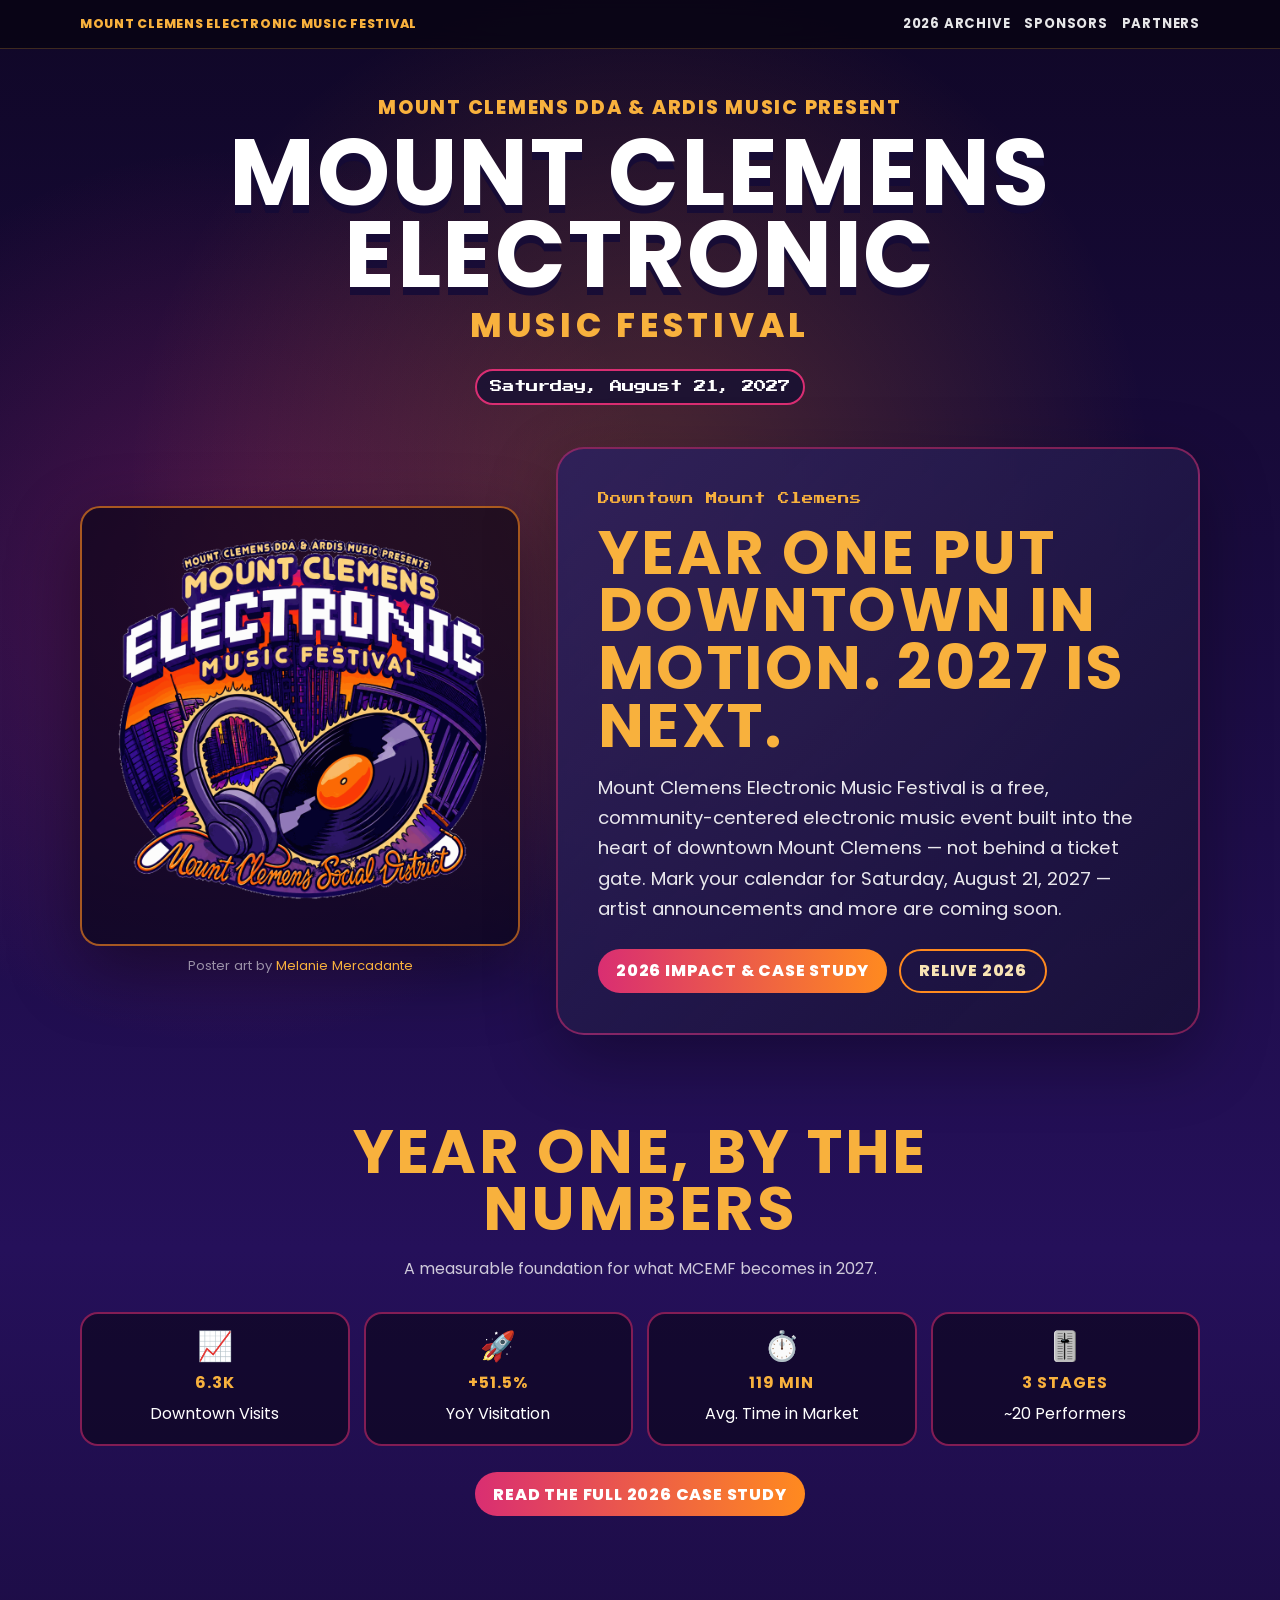
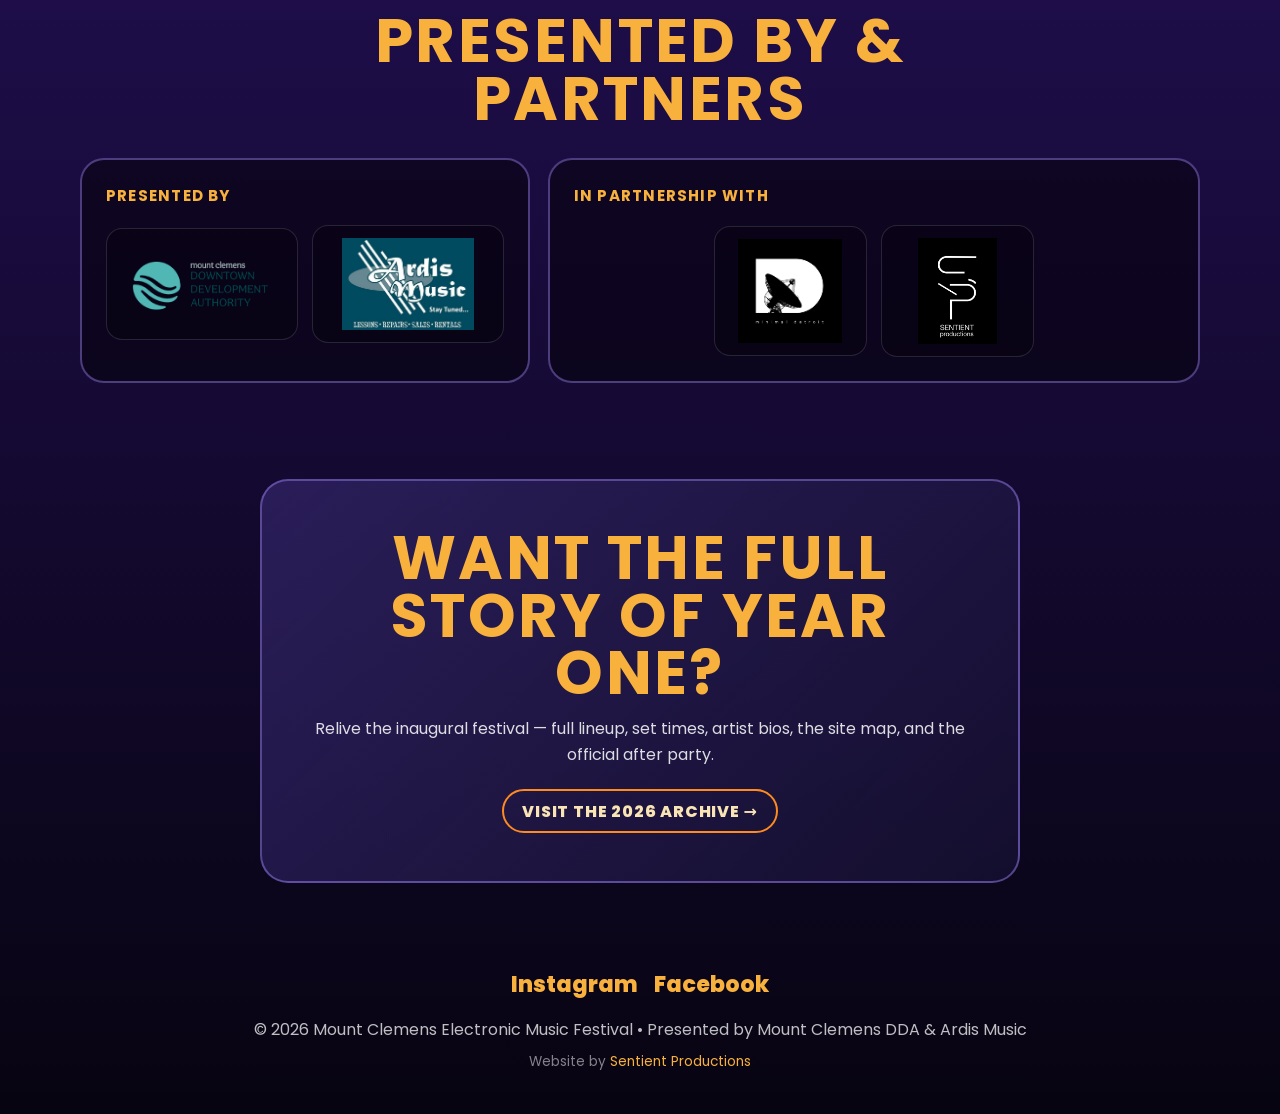
==== commit 77bf5008: "Replace cropped poster with full record logo, add favicon" ====
--- a/index.html
+++ b/index.html
@@ -6,7 +6,7 @@
 <meta name="description" content="Mount Clemens Electronic Music Festival returns Saturday, August 21, 2027. Free electronic music in downtown Mount Clemens, Michigan.">
 <link rel="preconnect" href="https://fonts.googleapis.com"><link rel="preconnect" href="https://fonts.gstatic.com" crossorigin>
 <link href="https://fonts.googleapis.com/css2?family=Poppins:wght@500;600;700;800&family=Press+Start+2P&display=swap" rel="stylesheet">
-<link rel="stylesheet" href="assets/css/style.css">
+<link rel="icon" type="image/png" href="assets/logos/favicon-32.png"><link rel="apple-touch-icon" href="assets/logos/favicon-180.png"><link rel="stylesheet" href="assets/css/style.css">
 <!-- Google tag (gtag.js) -->
 <script async src="https://www.googletagmanager.com/gtag/js?id=G-82079Z3HRV"></script>
 <script>
@@ -20,7 +20,7 @@
 <div id="site-header"></div>
 <header class="wrap"><div class="kicker">Mount Clemens DDA &amp; Ardis Music Present</div><h1>Mount Clemens<br>Electronic</h1><div class="subhead">Music Festival</div><div class="badges"><span class="badge">Saturday, August 21, 2027</span></div></header>
 <main>
-<section class="wrap hero" id="poster"><div><div class="poster-card"><img src="assets/images/mcemf-poster-artwork-dateless.jpg" alt="Mount Clemens Electronic Music Festival artwork"></div><p class="poster-credit">Poster art by <a href="https://www.instagram.com/melmerkzartwerk" target="_blank" rel="noopener">Melanie Mercadante</a></p></div><div class="intro-card"><div class="eyebrow">Downtown Mount Clemens</div><h2>Year one put downtown in motion. 2027 is next.</h2><p>Mount Clemens Electronic Music Festival is a free, community-centered electronic music event built into the heart of downtown Mount Clemens &mdash; not behind a ticket gate. Mark your calendar for Saturday, August 21, 2027 &mdash; artist announcements and more are coming soon.</p><div class="cta-row"><a class="button" href="sponsors.html">2026 Impact &amp; Case Study</a><a class="button secondary" href="2026.html">Relive 2026</a></div></div></section>
+<section class="wrap hero" id="poster"><div><div class="poster-card poster-card-logo"><img src="assets/logos/mcemf-record-logo-color.png" alt="Mount Clemens Electronic Music Festival logo"></div><p class="poster-credit">Poster art by <a href="https://www.instagram.com/melmerkzartwerk" target="_blank" rel="noopener">Melanie Mercadante</a></p></div><div class="intro-card"><div class="eyebrow">Downtown Mount Clemens</div><h2>Year one put downtown in motion. 2027 is next.</h2><p>Mount Clemens Electronic Music Festival is a free, community-centered electronic music event built into the heart of downtown Mount Clemens &mdash; not behind a ticket gate. Mark your calendar for Saturday, August 21, 2027 &mdash; artist announcements and more are coming soon.</p><div class="cta-row"><a class="button" href="sponsors.html">2026 Impact &amp; Case Study</a><a class="button secondary" href="2026.html">Relive 2026</a></div></div></section>
 <section class="wrap" id="recap-stats"><div class="section-head"><h2>Year One, By the Numbers</h2><p>A measurable foundation for what MCEMF becomes in 2027.</p></div><div class="info-strip"><div class="info-item"><div class="info-icon">📈</div><strong>6.3K</strong>Downtown Visits</div><div class="info-item"><div class="info-icon">🚀</div><strong>+51.5%</strong>YoY Visitation</div><div class="info-item"><div class="info-icon">⏱️</div><strong>119 min</strong>Avg. Time in Market</div><div class="info-item"><div class="info-icon">🎚️</div><strong>3 Stages</strong>~20 Performers</div></div><div class="cta-row" style="justify-content:center;margin-top:26px"><a class="button" href="sponsors.html">Read the Full 2026 Case Study</a></div></section>
 <section class="wrap" id="partners"><div class="section-head"><h2>Presented By &amp; Partners</h2></div><div class="partners"><div class="partner-card"><h3>Presented By</h3><div class="logo-grid presented-grid"><a class="logo-link dda" href="https://downtownmountclemens.org/" target="_blank" rel="noopener"><img src="assets/logos/dda-logo.png" alt="Mount Clemens Downtown Development Authority logo"></a><a class="logo-link ardis" href="https://ardismusicstore.com/" target="_blank" rel="noopener"><img src="assets/logos/ardis-music-logo.jpg" alt="Ardis Music logo"></a></div></div><div class="partner-card"><h3>In Partnership With</h3><div class="logo-grid partnership-grid-2"><a class="logo-link minimal" href="https://www.facebook.com/groups/minimaldetroit/" target="_blank" rel="noopener"><img src="assets/logos/minimal-detroit-logo.jpg" alt="Minimal Detroit logo"></a><a class="logo-link sentient" href="https://www.sentientproductions.com/" target="_blank" rel="noopener"><img src="assets/logos/sentient-productions-logo.png" alt="Sentient Productions logo"></a></div></div></div></section>
 <section class="wrap" id="archive-teaser"><div class="archive-teaser-card"><h2>Want the Full Story of Year One?</h2><p>Relive the inaugural festival &mdash; full lineup, set times, artist bios, the site map, and the official after party.</p><a class="button secondary" href="2026.html">Visit the 2026 Archive &rarr;</a></div></section>
--- a/assets/css/style.css
+++ b/assets/css/style.css
@@ -3,7 +3,7 @@
 a{color:inherit} .wrap{width:min(1120px,calc(100% - 32px));margin:0 auto}
 .nav{position:sticky;top:0;z-index:5;backdrop-filter:blur(16px);background:rgba(8,4,18,.78);border-bottom:1px solid rgba(248,177,61,.22)} .nav-inner{display:flex;align-items:center;justify-content:space-between;gap:18px;padding:14px 0} .brand-mini{font-weight:800;letter-spacing:.06em;color:var(--gold);text-transform:uppercase;font-size:.78rem;line-height:1.25} .nav-links{display:flex;flex-wrap:wrap;gap:14px;justify-content:flex-end;font-size:.82rem;font-weight:700;text-transform:uppercase;letter-spacing:.06em} .nav-links a{text-decoration:none;opacity:.9} .nav-links a:hover{color:var(--gold)}
 header{padding:44px 0 24px;text-align:center} .kicker{color:var(--gold);font-weight:800;letter-spacing:.09em;text-transform:uppercase;font-size:clamp(.8rem,2vw,1.2rem)} h1{margin:10px 0 6px;font-size:clamp(2rem,8vw,5.8rem);line-height:.88;text-transform:uppercase;letter-spacing:.02em;text-shadow:0 8px 0 rgba(20,10,55,.86)} .subhead{color:var(--gold);font-weight:800;text-transform:uppercase;letter-spacing:.14em;font-size:clamp(1rem,3vw,2.1rem)} .badges{display:flex;flex-wrap:wrap;justify-content:center;gap:12px;margin-top:18px} .badge{font-family:"Press Start 2P",monospace;font-size:clamp(.55rem,1.2vw,.78rem);border:2px solid var(--magenta);border-radius:999px;padding:10px 13px;background:rgba(23,17,51,.82)}
-.hero{display:grid;grid-template-columns:minmax(300px,440px) 1fr;gap:36px;align-items:center;padding:18px 0 40px} .poster-card{border:2px solid rgba(255,138,31,.62);border-radius:20px;overflow:hidden;background:rgba(8,4,18,.62);box-shadow:0 24px 70px rgba(0,0,0,.42)} .poster-card img{display:block;width:100%;height:auto} .poster-credit{margin:10px 0 0;text-align:center;font-size:.82rem;color:rgba(255,255,255,.55)} .poster-credit a{color:var(--gold);text-decoration:none;border-bottom:1px solid transparent} .poster-credit a:hover{border-color:var(--orange)}
+.hero{display:grid;grid-template-columns:minmax(300px,440px) 1fr;gap:36px;align-items:center;padding:18px 0 40px} .poster-card{border:2px solid rgba(255,138,31,.62);border-radius:20px;overflow:hidden;background:rgba(8,4,18,.62);box-shadow:0 24px 70px rgba(0,0,0,.42)} .poster-card-logo{padding:28px} .poster-card img{display:block;width:100%;height:auto} .poster-credit{margin:10px 0 0;text-align:center;font-size:.82rem;color:rgba(255,255,255,.55)} .poster-credit a{color:var(--gold);text-decoration:none;border-bottom:1px solid transparent} .poster-credit a:hover{border-color:var(--orange)}
 .intro-card{border:2px solid rgba(217,46,114,.52);border-radius:28px;padding:clamp(22px,4vw,40px);background:linear-gradient(135deg,rgba(44,32,93,.9),rgba(23,17,51,.76));box-shadow:0 24px 70px rgba(0,0,0,.32)} .eyebrow{font-family:"Press Start 2P",monospace;color:var(--gold);font-size:.72rem;line-height:1.6;margin-bottom:16px} .intro-card h2,section h2{margin:0 0 18px;color:var(--gold);text-transform:uppercase;letter-spacing:.04em;font-size:clamp(2rem,5vw,3.8rem);line-height:.95} .intro-card p{margin:0 0 20px;font-size:clamp(1rem,2vw,1.15rem);line-height:1.65;color:rgba(255,255,255,.9)} .cta-row{display:flex;flex-wrap:wrap;gap:12px;margin-top:24px} .button{display:inline-flex;align-items:center;justify-content:center;min-height:44px;padding:0 18px;border-radius:999px;text-decoration:none;font-weight:800;text-transform:uppercase;letter-spacing:.05em;background:linear-gradient(90deg,var(--magenta),var(--orange));color:white} .button.secondary{background:transparent;border:2px solid var(--orange);color:var(--cream)}
 section{padding:48px 0} .section-head{text-align:center;max-width:760px;margin:0 auto 30px} .section-head p{margin:0;color:rgba(255,255,255,.78);line-height:1.6} .video-frame{position:relative;width:100%;max-width:860px;margin:0 auto;aspect-ratio:16/9;border-radius:16px;overflow:hidden;border:1px solid rgba(255,138,31,.35)} .video-frame iframe{position:absolute;inset:0;width:100%;height:100%;border:0} .lineup-grid{display:grid;grid-template-columns:repeat(3,1fr);gap:18px} .lineup-poster-link{display:block;max-width:340px;margin:0 auto 30px;border-radius:16px;overflow:hidden;border:2px solid rgba(255,138,31,.5);box-shadow:0 18px 50px rgba(0,0,0,.38)} .lineup-poster-link img{display:block;width:100%;height:auto;transition:transform .25s} .lineup-poster-link:hover img{transform:scale(1.03)} .stage{border:2px solid rgba(255,138,31,.5);border-radius:22px;padding:26px 20px;background:linear-gradient(180deg,rgba(23,17,51,.88),rgba(23,17,51,.56));text-align:center} .stage h3{margin:0 0 18px;font-family:"Press Start 2P",monospace;font-size:clamp(1.1rem,2.6vw,1.8rem);line-height:1.25;text-transform:uppercase} .corridor h3{color:var(--cream)} .main h3{color:var(--orange)} .discovery h3{color:var(--lavender)} .sponsor-note{color:var(--gold);font-size:.78rem;font-weight:800;text-transform:uppercase;letter-spacing:.06em;margin:-6px 0 10px} .zone-logo{width:min(230px,92%);margin:0 auto 18px;display:block;background:transparent} .artists{list-style:none;padding:0;margin:0;display:grid;gap:9px} .artists li{font-weight:700;font-size:clamp(1.05rem,2vw,1.35rem);line-height:1.2}
 .info-strip{display:grid;grid-template-columns:repeat(4,1fr);gap:14px} .info-item{border:2px solid rgba(217,46,114,.56);border-radius:18px;padding:18px;background:rgba(8,4,18,.55);text-align:center} .info-item strong{display:block;color:var(--gold);text-transform:uppercase;letter-spacing:.06em;margin-bottom:6px} .info-icon{font-size:1.8rem;line-height:1;margin-bottom:10px}
